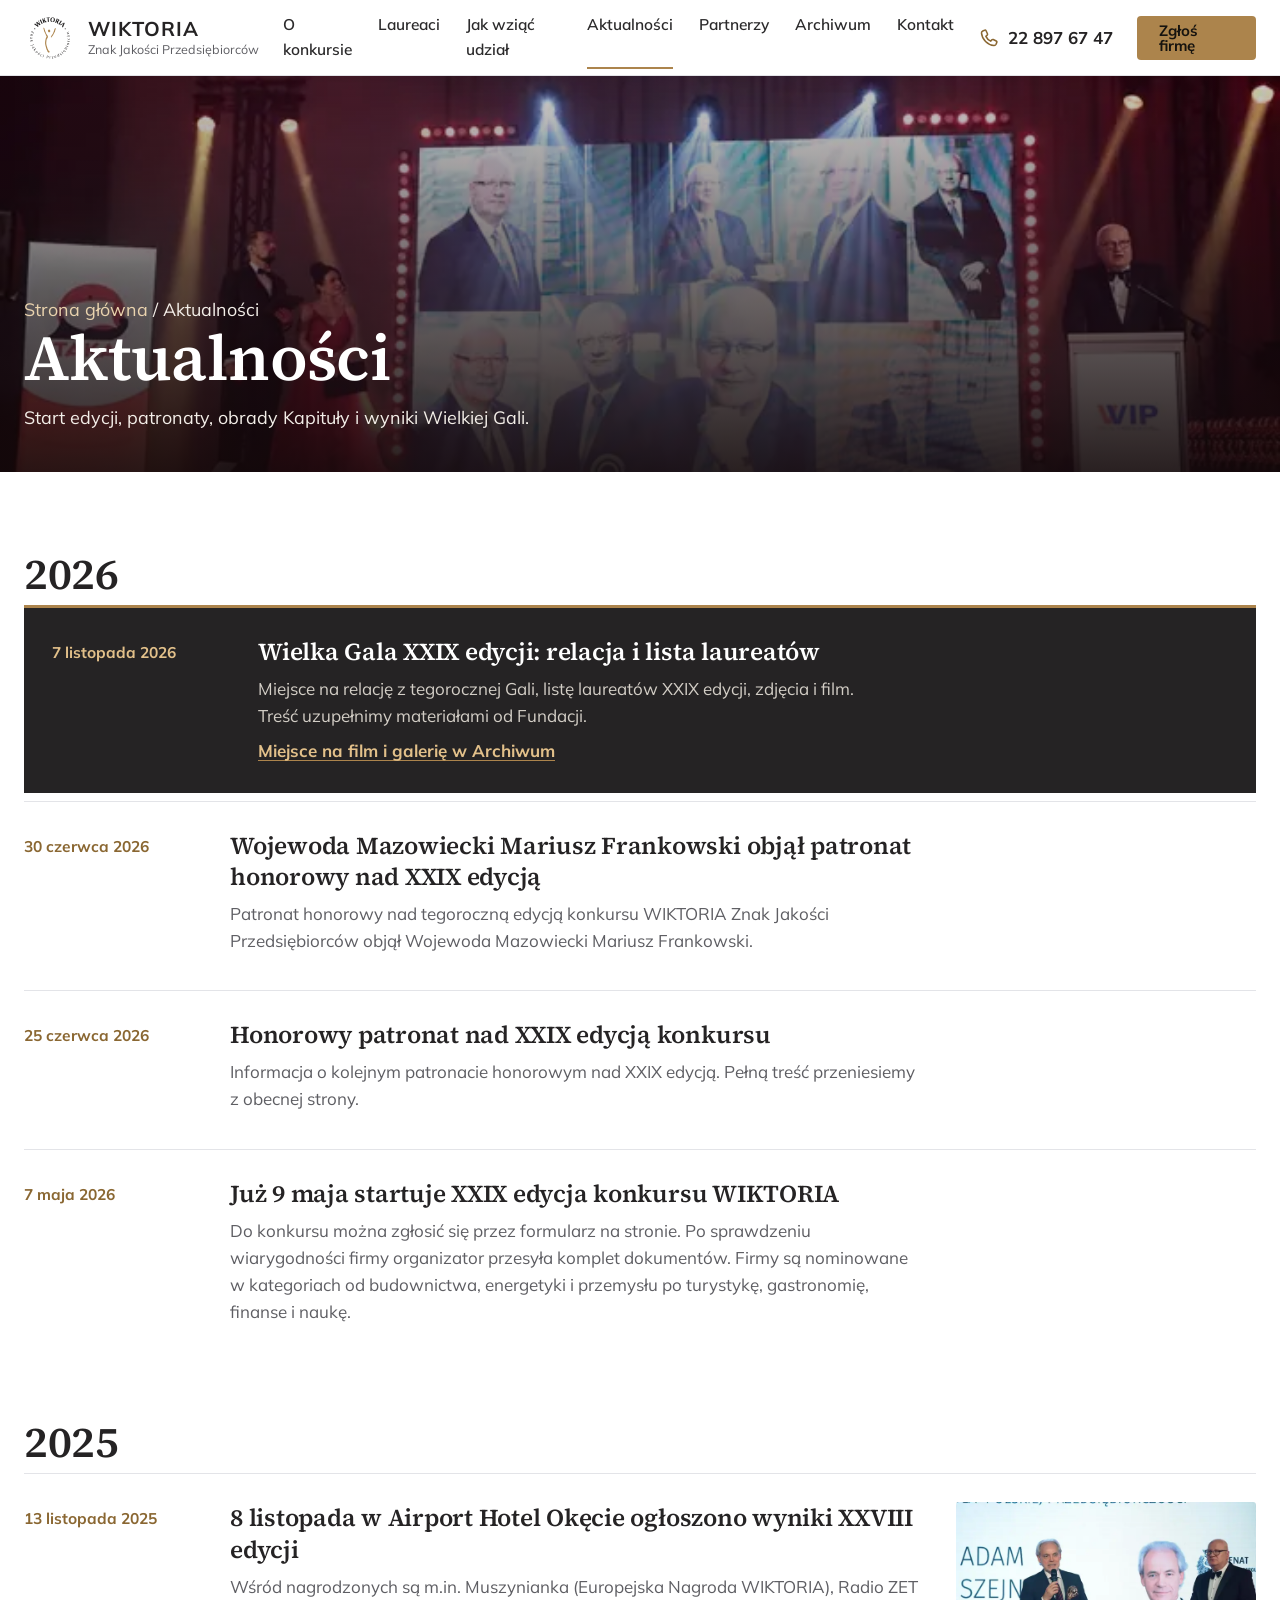
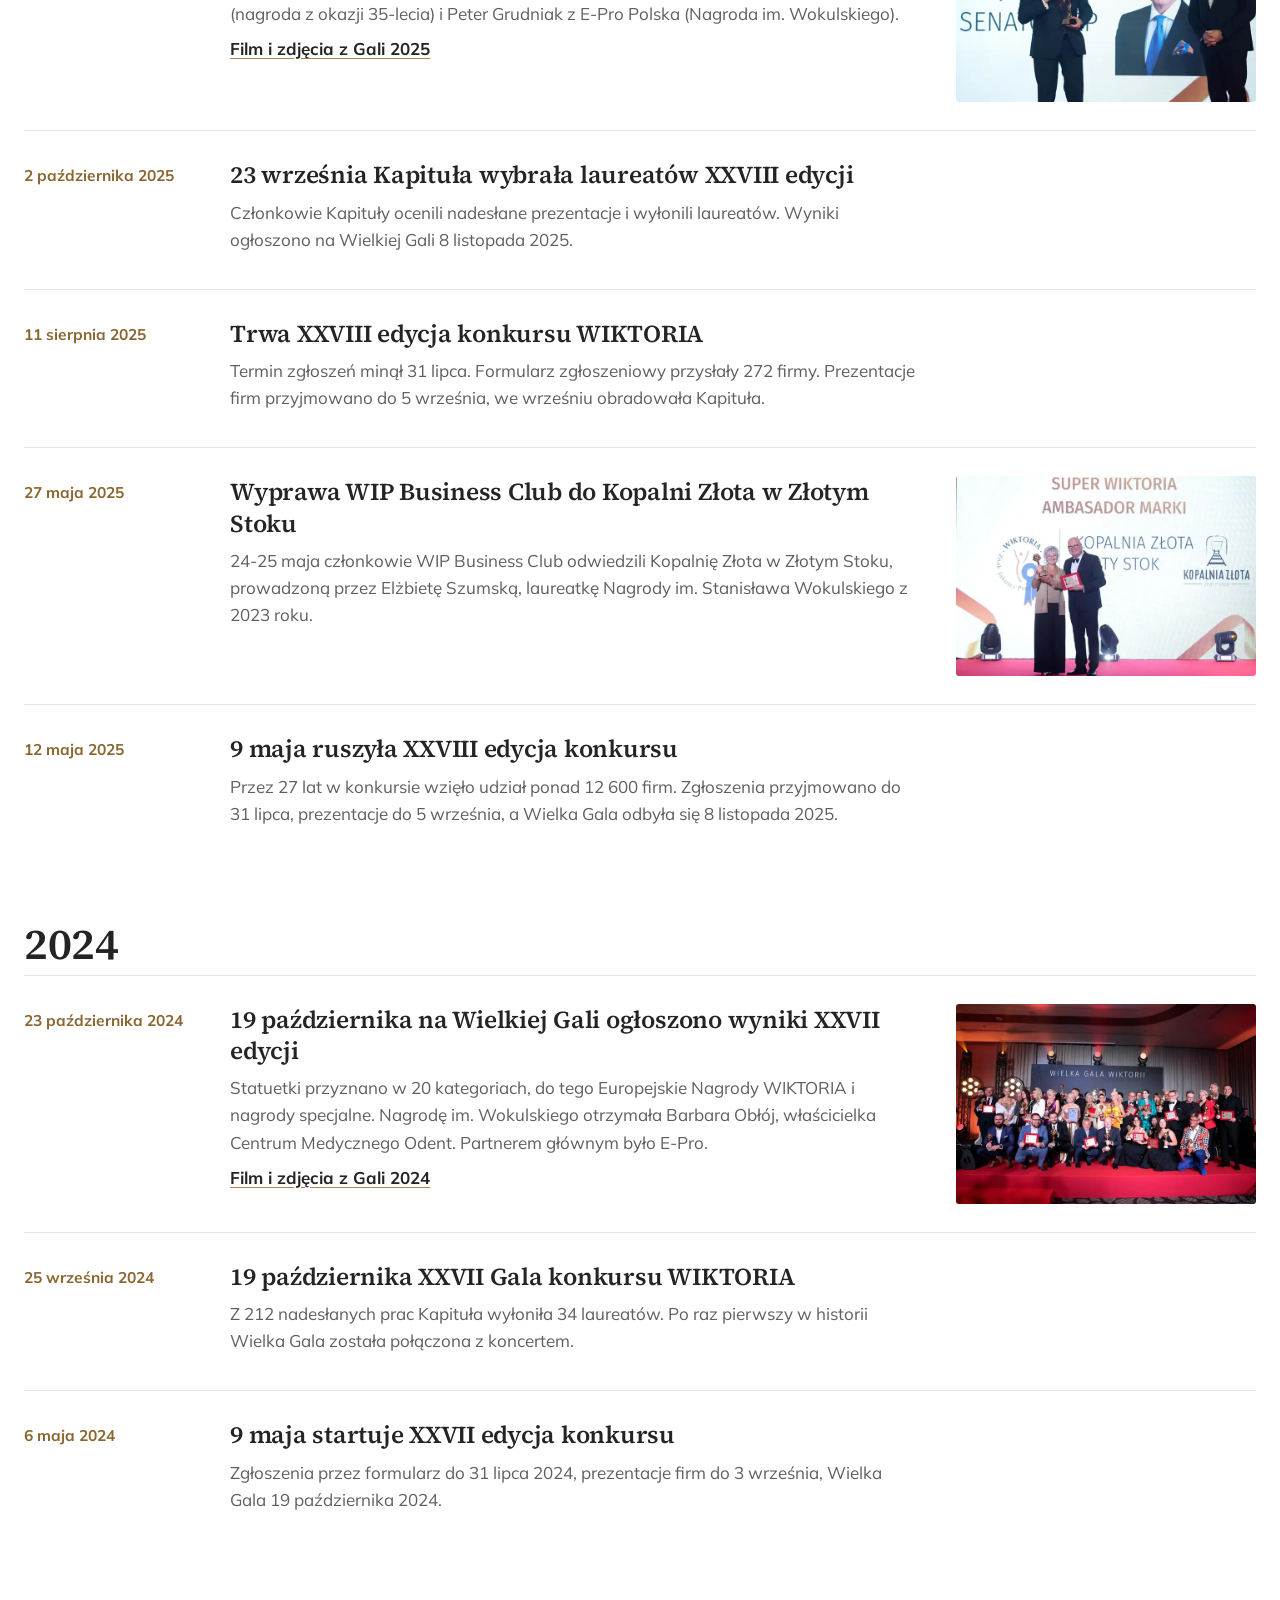
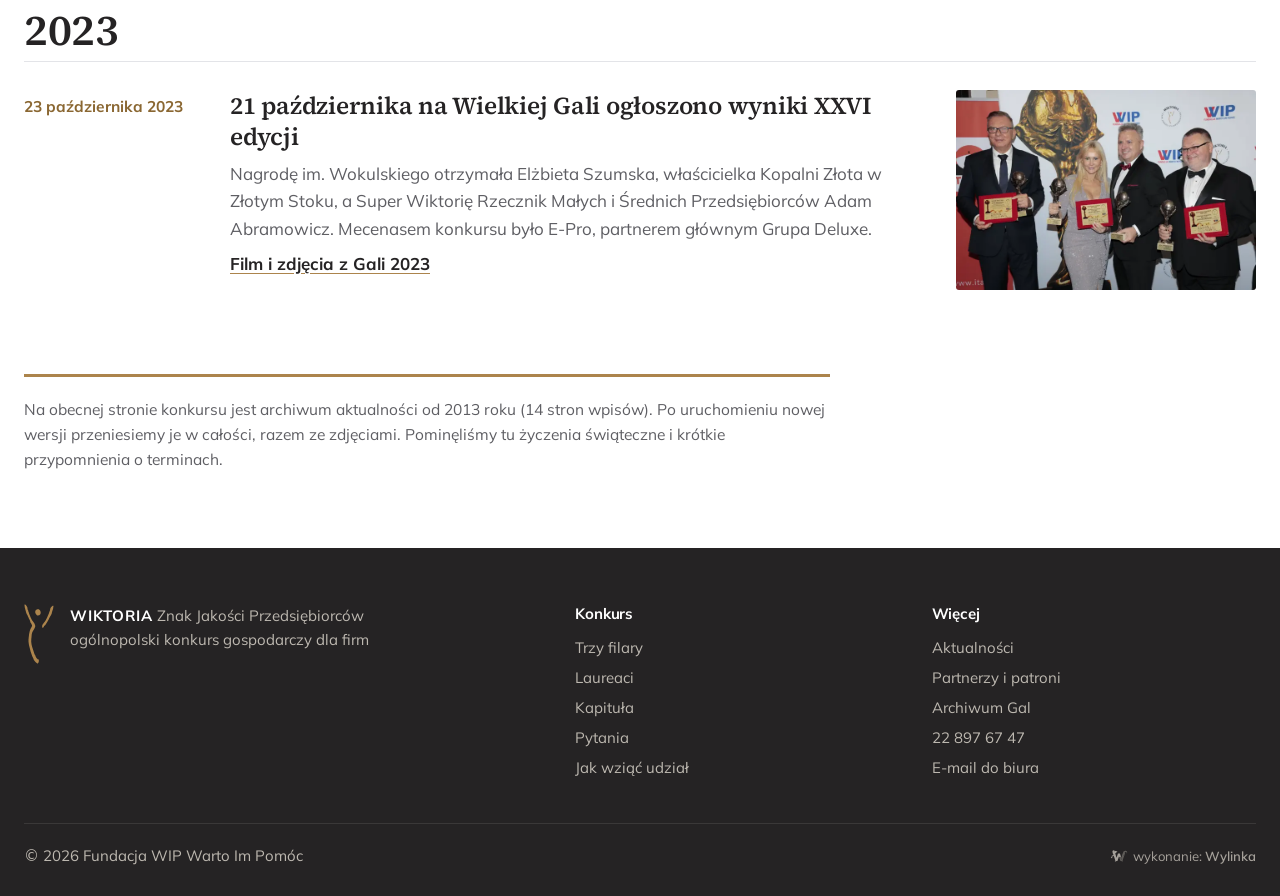
==== aktualnosci/index.html @ e2e096c5 "Aktualności, Partnerzy i patroni, Archiwum Gal z galeriami i filmami, lightbox, lokalne czcionki" ====
<!doctype html>
<html lang="pl">
<head>
<meta charset="utf-8">
<meta name="viewport" content="width=device-width,initial-scale=1,viewport-fit=cover">
<meta name="robots" content="noindex,nofollow">
<title>Aktualności konkursu WIKTORIA - Znak Jakości Przedsiębiorców</title>
<meta name="description" content="Aktualności konkursu gospodarczego WIKTORIA: start kolejnych edycji, patronaty honorowe, posiedzenia Kapituły i wyniki Wielkiej Gali.">
<meta name="theme-color" content="#ffffff">
<link rel="icon" href="../img/logo.svg" type="image/svg+xml">
<link rel="preload" href="../fonts/mulish.woff2" as="font" type="font/woff2" crossorigin>
<link rel="preload" href="../fonts/sourceserif4.woff2" as="font" type="font/woff2" crossorigin>
<link rel="preload" as="image" href="../img/archiwum/2025-02-m.webp" media="(max-width:760px)">
<link rel="preload" as="image" href="../img/archiwum/2025-02.webp" media="(min-width:761px)">
<link rel="stylesheet" href="../style.css">
<style>
.wylinka-badge{display:inline-flex;align-items:center;gap:.4em;color:inherit;text-decoration:none;font-size:.875em;line-height:1;opacity:.85}
.wylinka-badge:hover,.wylinka-badge:focus-visible{opacity:1}
.wylinka-badge:focus-visible{outline:2px solid currentColor;outline-offset:3px;border-radius:2px}
.wylinka-badge svg{width:18px;height:18px;flex:none;overflow:visible}
.wylinka-badge b{font-weight:600}
.wylinka-badge .wy-old{opacity:.45;transform-origin:40px 30px;transition:transform .32s cubic-bezier(.3,.7,.4,1),opacity .32s ease-out}
.wylinka-badge .wy-pod{opacity:0;transition:opacity .2s ease-out .08s}
.wylinka-badge:hover .wy-old,.wylinka-badge:focus-visible .wy-old{transform:translate(9px,7px) rotate(9deg);opacity:0}
.wylinka-badge:hover .wy-pod,.wylinka-badge:focus-visible .wy-pod{opacity:1}
@media (prefers-reduced-motion:reduce){.wylinka-badge .wy-old,.wylinka-badge .wy-pod{transition:none}.wylinka-badge:hover .wy-old,.wylinka-badge:focus-visible .wy-old{transform:none;opacity:.45}.wylinka-badge:hover .wy-pod,.wylinka-badge:focus-visible .wy-pod{opacity:0}}
</style>
</head>
<body data-strona="aktualnosci">

<svg width="0" height="0" style="position:absolute" aria-hidden="true">
  <defs>
    <symbol id="s-glowa" viewBox="436 350 289 581"><path d="M565 400 554 406 547 414 544 423 544 432 546 439 554 452 560 458 566 461 572 462 579 458 582 458 586 456 593 449 596 442 596 437 597 436 596 425 591 413 586 407 579 402 573 400Z"/></symbol>
    <symbol id="s-reka" viewBox="436 350 289 581"><path d="M718 366 713 366 707 371 697 382 691 392 685 418 680 427 678 436 657 486 643 513 636 523 630 528 630 530 626 534 625 537 619 543 613 554 611 564 611 573 613 580 617 581 621 580 622 576 625 575 630 564 642 553 663 520 668 509 673 502 681 484 683 482 685 475 689 471 690 467 692 466 702 447 705 437 705 433 707 430 708 423 717 395 718 384 720 379 720 368Z"/></symbol>
    <symbol id="s-cialo" viewBox="436 350 289 581"><path d="M443 354 441 356 440 360 443 383 458 440 460 442 464 452 467 455 468 459 472 464 473 470 477 476 481 488 483 490 496 516 495 522 498 526 499 532 507 541 509 545 509 548 513 555 513 561 510 570 498 592 491 611 484 645 482 666 481 667 481 676 480 677 480 689 479 690 479 717 480 718 480 728 481 729 484 750 500 813 515 855 526 877 527 882 529 884 529 891 539 901 542 907 549 914 564 926 569 926 574 920 578 911 579 893 578 890 573 886 568 887 567 883 559 877 558 874 552 867 543 845 538 840 513 761 508 740 508 735 506 728 506 718 505 717 506 683 507 682 510 646 513 631 518 619 534 593 543 573 544 568 543 555 535 536 521 518 521 516 513 507 501 484 485 444 481 430 478 424 477 416 472 407 469 395 469 388 466 379 457 365 447 355Z"/></symbol>
    <symbol id="postac" viewBox="436 350 289 581"><path d="M565 400 554 406 547 414 544 423 544 432 546 439 554 452 560 458 566 461 572 462 579 458 582 458 586 456 593 449 596 442 596 437 597 436 596 425 591 413 586 407 579 402 573 400ZM718 366 713 366 707 371 697 382 691 392 685 418 680 427 678 436 657 486 643 513 636 523 630 528 630 530 626 534 625 537 619 543 613 554 611 564 611 573 613 580 617 581 621 580 622 576 625 575 630 564 642 553 663 520 668 509 673 502 681 484 683 482 685 475 689 471 690 467 692 466 702 447 705 437 705 433 707 430 708 423 717 395 718 384 720 379 720 368ZM443 354 441 356 440 360 443 383 458 440 460 442 464 452 467 455 468 459 472 464 473 470 477 476 481 488 483 490 496 516 495 522 498 526 499 532 507 541 509 545 509 548 513 555 513 561 510 570 498 592 491 611 484 645 482 666 481 667 481 676 480 677 480 689 479 690 479 717 480 718 480 728 481 729 484 750 500 813 515 855 526 877 527 882 529 884 529 891 539 901 542 907 549 914 564 926 569 926 574 920 578 911 579 893 578 890 573 886 568 887 567 883 559 877 558 874 552 867 543 845 538 840 513 761 508 740 508 735 506 728 506 718 505 717 506 683 507 682 510 646 513 631 518 619 534 593 543 573 544 568 543 555 535 536 521 518 521 516 513 507 501 484 485 444 481 430 478 424 477 416 472 407 469 395 469 388 466 379 457 365 447 355Z"/></symbol>
  </defs>
</svg>

<header class="top" id="top">
  <div class="top-in">
    <a class="marka" href="../" aria-label="WIKTORIA Znak Jakości Przedsiębiorców, strona główna">
      <img src="../img/logo.svg" alt="" width="52" height="52">
      <span><b>WIKTORIA</b><small>Znak Jakości Przedsiębiorców</small></span>
    </a>
    <nav class="menu" id="menu" aria-label="Menu główne">
      <a href="../#filary">O konkursie</a>
      <a href="../#laureaci">Laureaci</a>
      <a href="../#udzial">Jak wziąć udział</a>
      <a href="../aktualnosci/" class="akt" aria-current="page">Aktualności</a>
      <a href="../partnerzy/">Partnerzy</a>
      <a href="../archiwum/">Archiwum</a>
      <a href="../#kontakt">Kontakt</a>
      <a class="menu-tel" href="tel:+48228976747">tel. 22 897 67 47</a>
    </nav>
    <a class="top-tel" href="tel:+48228976747" aria-label="Zadzwoń: 22 897 67 47">
      <svg viewBox="0 0 24 24" aria-hidden="true"><path d="M7.2 3.5c.6-.3 1.3 0 1.6.6l1.5 3.3c.2.5.1 1.1-.3 1.5L8.6 10.2c1 2.2 2.9 4.1 5.2 5.2l1.3-1.4c.4-.4 1-.5 1.5-.3l3.3 1.5c.6.3.9 1 .6 1.6l-.8 2c-.4.9-1.3 1.5-2.3 1.4C10.6 19.7 4.3 13.4 3.8 6.6c-.1-1 .5-1.9 1.4-2.3z" fill="none" stroke="currentColor" stroke-width="1.7" stroke-linejoin="round"/></svg>
      <span>22 897 67 47</span>
    </a>
    <a class="btn btn-zloty top-cta" href="../#zglos">Zgłoś firmę</a>
    <button class="burger" id="burger" aria-label="Otwórz menu" aria-expanded="false" aria-controls="menu"><span></span><span></span></button>
  </div>
</header>

<main>
<section class="pod-hero">
  <picture><source media="(max-width:760px)" srcset="../img/archiwum/2025-02-m.webp"><img src="../img/archiwum/2025-02.webp" alt="Scena Wielkiej Gali WIKTORII z prezentacją Kapituły" width="1200" height="800" fetchpriority="high"></picture>
  <div class="wrap">
    <p class="okruszki"><a href="../">Strona główna</a> / Aktualności</p>
    <h1>Aktualności</h1>
    <p>Start edycji, patronaty, obrady Kapituły i wyniki Wielkiej Gali.</p>
  </div>
</section>
<section class="pod-sekcja"><div class="wrap">
<h2 class="rok-gl">2026</h2>
<ol class="lista-news"><li class="wpis wpis-wkrotce" id="gala-2026"><span class="news-data">7 listopada 2026</span><div><h3>Wielka Gala XXIX edycji: relacja i lista laureatów</h3><p>Miejsce na relację z tegorocznej Gali, listę laureatów XXIX edycji, zdjęcia i film. Treść uzupełnimy materiałami od Fundacji.</p><a class="wpis-link" style="color:#E2C08A" href="../archiwum/#e2026">Miejsce na film i galerię w Archiwum</a></div></li><li class="wpis" id="patronat-wojewody-2026"><span class="news-data">30 czerwca 2026</span><div><h3>Wojewoda Mazowiecki Mariusz Frankowski objął patronat honorowy nad XXIX edycją</h3><p>Patronat honorowy nad tegoroczną edycją konkursu WIKTORIA Znak Jakości Przedsiębiorców objął Wojewoda Mazowiecki Mariusz Frankowski.</p></div></li><li class="wpis" id="patronat-2026"><span class="news-data">25 czerwca 2026</span><div><h3>Honorowy patronat nad XXIX edycją konkursu</h3><p>Informacja o kolejnym patronacie honorowym nad XXIX edycją. Pełną treść przeniesiemy z obecnej strony.</p></div></li><li class="wpis" id="start-xxix"><span class="news-data">7 maja 2026</span><div><h3>Już 9 maja startuje XXIX edycja konkursu WIKTORIA</h3><p>Do konkursu można zgłosić się przez formularz na stronie. Po sprawdzeniu wiarygodności firmy organizator przesyła komplet dokumentów. Firmy są nominowane w kategoriach od budownictwa, energetyki i przemysłu po turystykę, gastronomię, finanse i naukę.</p></div></li></ol>
<h2 class="rok-gl">2025</h2>
<ol class="lista-news"><li class="wpis" id="wyniki-xxviii"><span class="news-data">13 listopada 2025</span><div><h3>8 listopada w Airport Hotel Okęcie ogłoszono wyniki XXVIII edycji</h3><p>Wśród nagrodzonych są m.in. Muszynianka (Europejska Nagroda WIKTORIA), Radio ZET (nagroda z okazji 35-lecia) i Peter Grudniak z E-Pro Polska (Nagroda im. Wokulskiego).</p><a class="wpis-link" href="../archiwum/#e2025">Film i zdjęcia z Gali 2025</a></div><div class="wpis-foto" data-lb-grupa><a class="lb-a" href="../img/archiwum/2025-03.webp" data-lb><img src="../img/archiwum/2025-03-m.webp" alt="Adam Szejnfeld, Senator RP, ze statuetką Super Wiktorii" width="720" height="480" loading="lazy"></a></div></li><li class="wpis" id="kapitula-xxviii"><span class="news-data">2 października 2025</span><div><h3>23 września Kapituła wybrała laureatów XXVIII edycji</h3><p>Członkowie Kapituły ocenili nadesłane prezentacje i wyłonili laureatów. Wyniki ogłoszono na Wielkiej Gali 8 listopada 2025.</p></div></li><li class="wpis" id="trwa-xxviii"><span class="news-data">11 sierpnia 2025</span><div><h3>Trwa XXVIII edycja konkursu WIKTORIA</h3><p>Termin zgłoszeń minął 31 lipca. Formularz zgłoszeniowy przysłały 272 firmy. Prezentacje firm przyjmowano do 5 września, we wrześniu obradowała Kapituła.</p></div></li><li class="wpis" id="kopalnia-zlota"><span class="news-data">27 maja 2025</span><div><h3>Wyprawa WIP Business Club do Kopalni Złota w Złotym Stoku</h3><p>24-25 maja członkowie WIP Business Club odwiedzili Kopalnię Złota w Złotym Stoku, prowadzoną przez Elżbietę Szumską, laureatkę Nagrody im. Stanisława Wokulskiego z 2023 roku.</p></div><div class="wpis-foto" data-lb-grupa><a class="lb-a" href="../img/archiwum/2024-03.webp" data-lb><img src="../img/archiwum/2024-03-m.webp" alt="Super Wiktoria i tytuł Ambasadora Marki dla Kopalni Złota w Złotym Stoku" width="720" height="480" loading="lazy"></a></div></li><li class="wpis" id="start-xxviii"><span class="news-data">12 maja 2025</span><div><h3>9 maja ruszyła XXVIII edycja konkursu</h3><p>Przez 27 lat w konkursie wzięło udział ponad 12 600 firm. Zgłoszenia przyjmowano do 31 lipca, prezentacje do 5 września, a Wielka Gala odbyła się 8 listopada 2025.</p></div></li></ol>
<h2 class="rok-gl">2024</h2>
<ol class="lista-news"><li class="wpis" id="wyniki-xxvii"><span class="news-data">23 października 2024</span><div><h3>19 października na Wielkiej Gali ogłoszono wyniki XXVII edycji</h3><p>Statuetki przyznano w 20 kategoriach, do tego Europejskie Nagrody WIKTORIA i nagrody specjalne. Nagrodę im. Wokulskiego otrzymała Barbara Obłój, właścicielka Centrum Medycznego Odent. Partnerem głównym było E-Pro.</p><a class="wpis-link" href="../archiwum/#e2024">Film i zdjęcia z Gali 2024</a></div><div class="wpis-foto" data-lb-grupa><a class="lb-a" href="../img/archiwum/2024-06.webp" data-lb><img src="../img/archiwum/2024-06-m.webp" alt="Wspólne zdjęcie laureatów Wielkiej Gali WIKTORII 2024" width="720" height="480" loading="lazy"></a></div></li><li class="wpis" id="gala-xxvii"><span class="news-data">25 września 2024</span><div><h3>19 października XXVII Gala konkursu WIKTORIA</h3><p>Z 212 nadesłanych prac Kapituła wyłoniła 34 laureatów. Po raz pierwszy w historii Wielka Gala została połączona z koncertem.</p></div></li><li class="wpis" id="start-xxvii"><span class="news-data">6 maja 2024</span><div><h3>9 maja startuje XXVII edycja konkursu</h3><p>Zgłoszenia przez formularz do 31 lipca 2024, prezentacje firm do 3 września, Wielka Gala 19 października 2024.</p></div></li></ol>
<h2 class="rok-gl">2023</h2>
<ol class="lista-news"><li class="wpis" id="wyniki-xxvi"><span class="news-data">23 października 2023</span><div><h3>21 października na Wielkiej Gali ogłoszono wyniki XXVI edycji</h3><p>Nagrodę im. Wokulskiego otrzymała Elżbieta Szumska, właścicielka Kopalni Złota w Złotym Stoku, a Super Wiktorię Rzecznik Małych i Średnich Przedsiębiorców Adam Abramowicz. Mecenasem konkursu było E-Pro, partnerem głównym Grupa Deluxe.</p><a class="wpis-link" href="../archiwum/#e2023">Film i zdjęcia z Gali 2023</a></div><div class="wpis-foto" data-lb-grupa><a class="lb-a" href="../img/archiwum/2023-05.webp" data-lb><img src="../img/archiwum/2023-05-m.webp" alt="Laureaci XXVI edycji ze statuetkami i dyplomami" width="720" height="480" loading="lazy"></a></div></li></ol>
<p class="uwaga-arch">Na obecnej stronie konkursu jest archiwum aktualności od 2013 roku (14 stron wpisów). Po uruchomieniu nowej wersji przeniesiemy je w całości, razem ze zdjęciami. Pominęliśmy tu życzenia świąteczne i krótkie przypomnienia o terminach.</p>
</div></section>
</main>

<footer class="stopka">
  <div class="wrap stopka-in">
    <div class="st-marka">
      <svg class="st-postac" aria-hidden="true"><use href="#postac"/></svg>
      <p><b>WIKTORIA</b> Znak Jakości Przedsiębiorców<br>ogólnopolski konkurs gospodarczy dla firm</p>
    </div>
    <div>
      <h4>Konkurs</h4>
      <a href="../#filary">Trzy filary</a><a href="../#laureaci">Laureaci</a><a href="../#kapitula">Kapituła</a><a href="../#pytania">Pytania</a><a href="../#udzial">Jak wziąć udział</a>
    </div>
    <div>
      <h4>Więcej</h4>
      <a href="../aktualnosci/">Aktualności</a><a href="../partnerzy/">Partnerzy i patroni</a><a href="../archiwum/">Archiwum Gal</a><a href="tel:+48228976747">22 897 67 47</a><a href="mailto:biuro_promocji@nagrodawiktoria.pl">E-mail do biura</a>
    </div>
  </div>
  <div class="wrap stopka-dol">
    <span>&copy; 2026 Fundacja WIP Warto Im Pomóc</span>
    <a class="wylinka-badge" href="https://wylinka.pl/?utm_source=nagrodawiktoria.pl&amp;utm_medium=stopka&amp;utm_campaign=wykonanie" rel="noopener" title="Strona wykonana przez Wylinka"><svg viewBox="0 0 64 64" aria-hidden="true" focusable="false" fill="currentColor"><path d="M9.8 22.8l-1.2-7.9 2.2-3.7 15.5 4.6-.5 1.5-7.2 5.5 4.7 15.6 5-15.6 7 0 4.1 12.7-4.2-.9-2.6 1.8-.8-2.2-5.3 15.6-4.3 0 .4 .2-2.1 2.8-1.3-1.1 1.1-1.4-3.1 .2-.1-1.7 2.2-.1-5.7-16.5-4.8 .6-.8 3.1 0 .5-.3 .5 .8 2.2-1.6 .5-.4-1.3-.8 1.6-1.5-.8 .8-1.6-1.4 .6-.6-1.6 2.3-.8 .2-.4 1.3-4.8 5.9-.8-2.4-6.9zM15.2 13.7l-.1-.4-.4 .8-.1 .8 .1 1 .1 .4 .3 .7 .3-.9 .1-.7 0-.8z"/><path class="wy-pod" d="M37.1 49.8l-4.5-13.3 2.6-1.8 4.2 .9 .9 2.8 3-9.7 0-.5 .1-.8 3.2-8.4 .5-1 .6-1 .9-1.1 1.3-1 1.1-.7 1.4-.5 1.4-.3 .7 0 .9 0 1.2 .3 1.4 .6 .8 .5 .7 .7 .6 .7 .5 .9 .3 .9 .1 .9 0 .8-.2 .9-.5 .9-.5 .6-.7 .5-.7 .3-.1-.1 0-.1 .5-.5 .3-.7 .2-.5 0-.6-.1-.6-.3-.7-.4-.5-.4-.4-.5-.3-.6-.3-.7 0-.7 .1-.6 .1-.5 .4-.5 .5-.3 .5-.2 .7-.1 1.5-1.4 5.1-.8 3.3-.3 .7-.5 .7-6 17.5 1.9 .1-.1 1.7-3.1-.2 1.1 1.4-1.3 1.1-2.1-2.8 .4-.2z"/><path class="wy-old" d="M40.8 50l.4-.2-4.1 0-4.2-12.5 2.5-1.7 4.3 .9 .6 1.9 .6-1.6 0-.3 2.4-7.8 0-.5 .1-.8 3.2-8.4 .4-.8 .6-.9 .9-1.2 .9-.9 1.3-.8 1.4-.6 1.2-.3 1.4-.1 1.3 .1 .6 .2 .8 .3 1.1 .6 .9 .7 .7 .9 .5 .9 .3 .9 .1 1.1-.1 .9-.3 .9-.4 .7-.6 .7-.6 .4-.6 .2-.1-.1 0-.1 .5-.5 .3-.7 .2-.5 0-.5-.1-.6-.2-.6-.3-.5-.4-.5-.5-.3-.6-.3-.7-.1-.6 0-.6 .1-.6 .3-.6 .5-.3 .4-.2 .5-.1 .5-.1 1.5-1.4 5.1-.8 3.3-.3 .7-.5 .7-6 17.5 1.9 .1-.1 1.7-3.1-.2 1.1 1.4-1.3 1.1zM49.6 17.1l.6 1.7-1.5 1.9 .4 .4 1.8-2.1-.7-2.1zM48.1 28.3l.5 1.8-1.7 1.8 .4 .4 1.9-2-.6-2.2zM37.9 41.7l1.7-1.5-.4-.4-1.7 1.4zM42.6 38.7l-1.5 2.8 1.1 2-1.3 2.6 .5 .2 1.5-2.8-1.1-2 1.4-2.5z"/></svg><span>wykonanie: <b>Wylinka</b></span></a>
  </div>
</footer>

<div class="mob" id="mob">
  <a href="tel:+48228976747" class="mob-tel">Zadzwoń</a>
  <a href="../#zglos" class="mob-cta">Zgłoś firmę</a>
</div>

<script src="../app.js" defer></script>
</body>
</html>
---- style.css ----
@font-face{font-family:"Mulish";src:url("fonts/mulish.woff2") format("woff2");font-weight:400 700;font-style:normal;font-display:swap}
@font-face{font-family:"Source Serif 4";src:url("fonts/sourceserif4.woff2") format("woff2");font-weight:500 600;font-style:normal;font-display:swap}
:root{
  --zloto:#AC844C;
  --zloto-ciem:#8A6732;
  --czern:#252324;
  --noc:#1C1B1B;
  --tekst:#2B2A2B;
  --szary:#5E5E63;
  --tlo2:#F3F4F6;
  --linia:#E3E4E8;
  --top:76px;
  --serif:"Source Serif 4",Georgia,serif;
  --sans:"Mulish",system-ui,-apple-system,"Segoe UI",sans-serif;
}
*,*::before,*::after{box-sizing:border-box}
html{scroll-behavior:smooth;scroll-padding-top:var(--top);-webkit-text-size-adjust:100%}
body{margin:0;background:#fff;color:var(--tekst);font:17px/1.6 var(--sans);overflow-x:hidden}
img{max-width:100%;height:auto;display:block}
a{color:inherit}
h1,h2,h3,h4{font-family:var(--serif);font-weight:600;color:var(--czern);line-height:1.15;margin:0 0 .5em;letter-spacing:-.01em}
h2{font-size:clamp(30px,3.4vw,46px)}
h3{font-size:22px}
p{margin:0 0 1em}
.wrap{width:min(1240px,100% - 48px);margin:0 auto}
section{padding:clamp(64px,8vw,112px) 0}

/* przyciski */
.btn{display:inline-flex;align-items:center;justify-content:center;min-height:50px;padding:0 26px;border-radius:4px;font:700 16px/1 var(--sans);text-decoration:none;cursor:pointer;border:2px solid transparent;transition:background .2s,color .2s,border-color .2s}
.btn-zloty{background:var(--zloto);color:#16130F}
.btn-zloty:hover{background:#C29A5C}
.btn-obrys{border-color:var(--czern);color:var(--czern);background:transparent}
.btn-obrys:hover{background:var(--czern);color:#fff}
.btn-duzy{min-height:58px;padding:0 34px;font-size:17px}

/* naglowek */
.top{position:sticky;top:0;z-index:50;background:#fff;border-bottom:1px solid var(--linia);height:var(--top)}
.top-in{height:100%;width:min(1400px,100% - 48px);margin:0 auto;display:flex;align-items:center;gap:24px}
.marka{display:flex;align-items:center;gap:12px;text-decoration:none;flex:none}
.marka img{width:52px;height:52px}
.marka span{display:flex;flex-direction:column;line-height:1.1}
.marka b{font:700 20px/1 var(--sans);letter-spacing:.06em;color:var(--czern)}
.marka small{font-size:12.5px;color:var(--szary);margin-top:4px}
.menu{display:flex;gap:26px;margin-left:auto}
.menu a{text-decoration:none;font-weight:600;font-size:15.5px;color:var(--tekst);padding:6px 0;border-bottom:2px solid transparent}
.menu a:hover{color:var(--zloto-ciem)}
.menu a.akt{border-bottom-color:var(--zloto)}
.menu .menu-tel{display:none}
.top-tel{flex:none;display:flex;align-items:center;gap:8px;text-decoration:none;font-weight:700;color:var(--czern);white-space:nowrap}
.top-tel svg{width:22px;height:22px;color:var(--zloto-ciem)}
.top-cta{min-height:44px;padding:0 20px;font-size:15px}
.burger{display:none}

/* hero */
.hero{position:relative;min-height:calc(100svh - var(--top));display:flex;align-items:center;padding:0;color:#fff;overflow:hidden;background:#2a0d10}
.hero-foto{position:absolute;inset:0}
.hero-foto img{width:100%;height:100%;object-fit:cover;object-position:60% 50%}
.hero::after{content:"";position:absolute;inset:0;background:linear-gradient(90deg,rgba(18,8,9,.86) 0%,rgba(18,8,9,.62) 38%,rgba(18,8,9,.08) 72%),linear-gradient(0deg,rgba(18,8,9,.45),rgba(18,8,9,0) 40%)}
.hero-in{position:relative;z-index:1;width:min(1240px,100% - 48px);margin:0 auto;padding:56px 0}
.hero-info{font-weight:600;font-size:17px;color:#E9D3AE;margin-bottom:18px}
.hero h1{color:#fff;font-size:clamp(46px,5.4vw,84px);max-width:16ch;margin-bottom:24px;line-height:1.04}
.hero .lead{font-size:clamp(18px,1.4vw,21px);max-width:34em;color:#F3EEE8;margin-bottom:34px;line-height:1.55}

/* o konkursie */
.konkurs-in{display:grid;grid-template-columns:minmax(0,1.35fr) minmax(0,1fr);gap:clamp(40px,7vw,120px);align-items:center}
.konkurs h2{max-width:14ch}
.duzy{font-size:20px;color:var(--czern)}
.konkurs-tekst p:not(.duzy){color:var(--szary)}

/* edycja */
.edycja{background:var(--tlo2)}
.sekcja-gl{max-width:720px;margin-bottom:44px}
.sekcja-gl p{color:var(--szary);font-size:18px}
.os{list-style:none;margin:0;padding:0;display:grid;grid-template-columns:repeat(4,minmax(0,1fr));gap:24px}
.os li{display:flex;flex-direction:column;gap:6px}
.os time{font:600 clamp(26px,2.4vw,34px)/1.1 var(--serif);color:var(--czern)}
.os span{color:var(--szary)}
.os .gala time{color:var(--zloto-ciem)}
.os-linia{display:block;width:100%;height:60px;margin-top:18px}

/* udzial */
.udzial-in{display:grid;grid-template-columns:minmax(0,1.1fr) minmax(0,1fr);gap:clamp(40px,6vw,100px);align-items:start}
.udzial p{color:var(--szary)}
.udzial .mocno{color:var(--czern);font-weight:700}
.przyciski{display:flex;flex-wrap:wrap;gap:14px;margin-top:28px}
.pakiet{border-top:3px solid var(--zloto);padding-top:28px}
.lista-postac{list-style:none;margin:0;padding:0}
.lista-postac li{position:relative;padding:14px 0 14px 34px;border-bottom:1px solid var(--linia)}
.lista-postac li::before{content:"";position:absolute;left:4px;top:17px;width:12px;height:24px;background:var(--zloto);-webkit-mask:url("img/figura.svg") center/contain no-repeat;mask:url("img/figura.svg") center/contain no-repeat}

/* laureaci (ciemna) */
.laureaci{background:var(--noc);color:#D9D5CF}
.laureaci h2,.laureaci h3{color:#fff}
.laureaci .sekcja-gl p{color:#BDB7AE}
.karuzela{position:relative}
.tor{display:flex;gap:20px;overflow-x:auto;scroll-snap-type:x mandatory;scrollbar-width:none;padding:0 max(24px,calc((100% - 1240px)/2));scroll-padding:0 max(24px,calc((100% - 1240px)/2));cursor:grab;outline:none}
.tor::-webkit-scrollbar{display:none}
.tor.ciag{cursor:grabbing;scroll-snap-type:none}
.karta{flex:0 0 min(460px,82vw);margin:0;scroll-snap-align:start}
.karta img{width:100%;aspect-ratio:3/2;object-fit:cover;border-radius:3px;user-select:none;-webkit-user-drag:none;pointer-events:none}
.karta figcaption{padding:16px 2px 0;display:flex;flex-direction:column;gap:4px}
.karta b{font:600 21px/1.25 var(--serif);color:#fff}
.karta span{color:#C9A46C;font-size:15.5px}
.kar-nav{width:min(1240px,100% - 48px);margin:22px auto 0;display:flex;align-items:center;gap:16px}
.kar-nav button{width:46px;height:46px;border-radius:50%;border:1.5px solid currentColor;background:transparent;color:inherit;font-size:18px;cursor:pointer}
.kar-nav button:hover{border-color:var(--zloto);color:var(--zloto)}
.kar-licz{font-weight:700;min-width:48px;text-align:center}
.lista-laur{margin-top:56px;border-top:1px solid #3A3838}
.lista-laur summary{cursor:pointer;list-style:none;padding:22px 0;font:600 20px/1.3 var(--serif);color:#fff;display:flex;justify-content:space-between;gap:16px}
.lista-laur summary::-webkit-details-marker{display:none}
.lista-laur summary::after{content:"+";color:var(--zloto);font:400 28px/1 var(--sans)}
.lista-laur[open] summary::after{content:"−"}
.kategorie{margin-top:8px;display:grid;grid-template-columns:repeat(3,minmax(0,1fr));gap:36px 48px;padding-bottom:8px}
.kategorie h3{font-size:19px;color:#E2C08A;margin-bottom:10px}
.kategorie p{font-size:15.5px;line-height:1.75;color:#CFCAC2;margin:0}

/* kapitula */
.osoby{list-style:none;margin:0;padding:0;display:grid;grid-template-columns:repeat(3,minmax(0,1fr));gap:0 48px}
.osoby li{padding:20px 0;border-top:1px solid var(--linia);display:flex;flex-direction:column;gap:4px}
.osoby b{font:600 21px/1.25 var(--serif);color:var(--czern)}
.osoby span{color:var(--szary);font-size:15.5px}
.cytat{margin:64px 0 0;padding:40px 0 0;border-top:3px solid var(--zloto);max-width:900px}
.cytat p{font:500 clamp(24px,2.4vw,32px)/1.35 var(--serif);color:var(--czern)}
.cytat footer{color:var(--szary);font-size:15.5px}

/* galeria */
.galeria{background:var(--tlo2)}
.foto{flex:0 0 min(620px,86vw);margin:0;scroll-snap-align:start}
.foto img{width:100%;aspect-ratio:3/2;object-fit:cover;border-radius:3px;pointer-events:none;user-select:none}

/* ambasadorzy */
.amb-in{display:grid;grid-template-columns:minmax(0,1.2fr) minmax(0,1fr);gap:clamp(40px,6vw,100px)}
.ambasadorzy p{color:var(--szary)}
.partnerzy{display:flex;flex-wrap:wrap;gap:10px 0;font-weight:700;color:var(--czern)!important;font-size:18px}
.partnerzy{gap:10px 22px}
.partnerzy span{font-weight:600;color:var(--szary)}
.partnerzy b{flex-basis:100%}

/* zgloszenie */
.zglos{background:var(--tlo2)}
.zglos-in{display:grid;grid-template-columns:minmax(0,.9fr) minmax(0,1.1fr);gap:clamp(40px,6vw,100px);align-items:start}
.zglos-postac{width:46px;height:92px;fill:var(--zloto);margin-bottom:18px}
.zglos-opis p{color:var(--szary);font-size:18px}
.zglos-opis .male{font-size:14.5px}
.form{display:grid;grid-template-columns:repeat(2,minmax(0,1fr));gap:16px 18px;background:#fff;padding:clamp(22px,3vw,36px);border-radius:4px;border:1px solid var(--linia)}
.form label{display:flex;flex-direction:column;gap:6px;font-weight:600;font-size:15px;color:var(--czern);min-width:0}
.form input,.form textarea{font:16px var(--sans);padding:12px 14px;border:1.5px solid #C9CBD1;border-radius:3px;background:#fff;color:var(--tekst);width:100%}
.form input:focus,.form textarea:focus{outline:none;border-color:var(--zloto)}
.form .szer{grid-column:1/-1}
.form .zgoda{flex-direction:row;align-items:flex-start;gap:10px;font-weight:400;color:var(--szary)}
.form .zgoda input{width:20px;height:20px;flex:none;margin-top:2px;accent-color:var(--zloto)}
.form-ok{background:#F1EADF;padding:12px 14px;border-radius:3px;margin:0;color:var(--czern)}

/* kontakt */
.kontakt-in{display:grid;grid-template-columns:minmax(0,1fr) minmax(0,1.3fr);gap:clamp(40px,6vw,100px);align-items:stretch}
.adres b{display:block;font-size:14px;color:var(--szary);font-weight:700;margin-bottom:6px}
.adres{font-size:19px;color:var(--czern)}
.kanaly{display:flex;flex-direction:column;gap:6px}
.kanaly a{font-weight:700;font-size:19px;color:var(--czern);text-decoration:none;border-bottom:2px solid var(--zloto);align-self:flex-start;word-break:break-all}
.kontakt p{color:var(--szary)}
.mapa{min-height:380px;border-radius:4px;overflow:hidden;border:1px solid var(--linia)}
.mapa iframe{width:100%;height:100%;min-height:380px;border:0;display:block}

/* stopka */
.stopka{background:var(--czern);color:#BDB8B0;padding:56px 0 28px;font-size:15px}
.stopka-in{display:grid;grid-template-columns:minmax(0,1.6fr) repeat(2,minmax(0,1fr));gap:32px}
.st-marka{display:flex;gap:16px;align-items:flex-start}
.st-postac{width:30px;height:60px;fill:var(--zloto);flex:none}
.st-marka b{color:#fff;letter-spacing:.06em}
.stopka h4{font:700 15px var(--sans);color:#fff;margin:0 0 10px}
.stopka-in a{display:block;text-decoration:none;padding:3px 0}
.stopka-in a:hover{color:#E2C08A}
.stopka-dol{display:flex;justify-content:space-between;flex-wrap:wrap;gap:12px;margin-top:40px;padding-top:20px;border-top:1px solid #3A3838}


/* trzy filary */
.filary-in{display:grid;grid-template-columns:minmax(0,.8fr) minmax(0,1.2fr);gap:clamp(40px,7vw,120px);align-items:start}
.filary-znak{position:sticky;top:calc(var(--top) + 40px);display:flex;justify-content:center;padding:20px 0}
.duza-postac{height:min(520px,calc(100vh - var(--top) - 140px));width:auto;aspect-ratio:289/581;overflow:visible}
.duza-postac use,.mala-postac use{fill:#DCD8D1;transition:fill .45s ease}
.duza-postac[data-akt="1"] .p1,.duza-postac[data-akt="2"] .p2,.duza-postac[data-akt="3"] .p3,.mala-postac use.on{fill:var(--zloto)}
.filary h2{max-width:16ch}
.filar{position:relative;padding:30px 0 30px 0;border-top:1px solid var(--linia);transition:opacity .4s}
.filar h3{font-size:clamp(24px,2.2vw,30px);margin-bottom:8px}
.filar p{color:var(--szary);margin:0;max-width:36em}
.mala-postac{display:none;position:absolute;left:0;top:28px;width:28px;height:56px}
.filary-liczby{border-top:1px solid var(--linia);padding-top:26px;color:var(--szary)}
.filary-liczby a{color:var(--czern);font-weight:700;text-decoration-color:var(--zloto);text-underline-offset:3px}

/* droga do 30-lecia */
.droga{background:var(--tlo2);overflow:hidden}
.droga-gl{display:grid;grid-template-columns:auto minmax(0,1fr);gap:clamp(24px,4vw,64px);align-items:center;margin-bottom:44px}
.droga-gl .droga-xxx{font:600 clamp(110px,15vw,230px)/.8 var(--serif);color:var(--zloto);margin:0;letter-spacing:-.04em}
.droga-gl p{color:var(--szary);font-size:18px;max-width:40em;margin:0}
.tor-lata{list-style:none;margin:0}
.rok{flex:0 0 min(300px,74vw);scroll-snap-align:start;background:#fff;border-top:3px solid var(--czern);padding:22px 22px 26px;display:flex;flex-direction:column;gap:4px;user-select:none}
.rok-nr{font:600 44px/1 var(--serif);color:var(--czern)}
.rok-ed{font-weight:700;color:var(--zloto-ciem);font-size:15px;margin-bottom:8px}
.rok p{margin:0;color:var(--szary);font-size:15.5px}
.rok-jub{background:var(--czern);border-top-color:var(--zloto)}
.rok-jub .rok-nr{color:#fff}.rok-jub .rok-ed{color:#E2C08A}.rok-jub p{color:#D3CEC6}
.rok-link{margin-top:auto;padding-top:14px;color:#E2C08A;font-weight:700;text-decoration:none}
.rok-link::after{content:" →"}

/* kroki */
.kroki{margin:22px 0;padding-left:22px;color:var(--szary)}
.kroki li{padding:6px 0}
.kroki b{color:var(--czern)}
.kroki li::marker{color:var(--zloto-ciem);font-weight:700}

/* pytania */
.pytania-in{display:grid;grid-template-columns:minmax(0,.8fr) minmax(0,1.2fr);gap:clamp(40px,6vw,100px);align-items:start}
.pytania p{color:var(--szary)}
.pytania a{color:var(--czern);font-weight:700}
.faq details{border-top:1px solid var(--linia)}
.faq details:last-child{border-bottom:1px solid var(--linia)}
.faq summary{cursor:pointer;list-style:none;padding:20px 40px 20px 0;position:relative;font:600 20px/1.35 var(--serif);color:var(--czern)}
.faq summary::-webkit-details-marker{display:none}
.faq summary::after{content:"+";position:absolute;right:4px;top:16px;font:400 28px/1 var(--sans);color:var(--zloto)}
.faq details[open] summary::after{content:"−"}
.faq details p{margin:0 0 20px;max-width:40em}
.partnerzy-l{font-size:15.5px}
.kapitula{background:var(--tlo2)}
.galeria{background:#fff}

@media (max-width:1060px){
  .filary-in,.pytania-in{grid-template-columns:minmax(0,1fr)}
  .filary-znak{display:none}
  .mala-postac{display:block}
  .filar{padding-left:48px}
}
@media (max-width:760px){
  .droga-gl{grid-template-columns:minmax(0,1fr);gap:8px}
  .droga-gl .droga-xxx{font-size:96px}
  .filar{padding:24px 0}
  .faq summary{font-size:18px}
}

.mob{display:none}

/* srednie */
@media (max-width:1240px){
  .top-tel span{display:none}
  .menu{gap:20px}
}
@media (max-width:1060px){
  :root{--top:68px}
  .menu{position:fixed;inset:var(--top) 0 auto 0;background:#fff;flex-direction:column;gap:0;padding:8px 24px 24px;border-bottom:1px solid var(--linia);box-shadow:0 18px 30px rgba(0,0,0,.08);transform:translateY(-8px);opacity:0;visibility:hidden;transition:.2s}
  .menu.otw{transform:none;opacity:1;visibility:visible}
  .menu a{padding:14px 0;border-bottom:1px solid var(--linia);font-size:18px;line-height:1.45}
  .menu a.akt{border-bottom-color:var(--linia);color:var(--zloto-ciem)}
  .menu .menu-tel{display:block;color:var(--czern);font-weight:700}
  .burger{display:flex;flex-direction:column;justify-content:center;gap:7px;width:46px;height:46px;border:0;background:transparent;cursor:pointer;padding:10px;margin-left:4px}
  .burger span{display:block;height:2px;background:var(--czern);transition:.2s}
  .burger[aria-expanded="true"] span:first-child{transform:translateY(4.5px) rotate(45deg)}
  .burger[aria-expanded="true"] span:last-child{transform:translateY(-4.5px) rotate(-45deg)}
  .top-tel{margin-left:auto}
  .konkurs-in,.udzial-in,.amb-in,.zglos-in,.kontakt-in{grid-template-columns:minmax(0,1fr)}
  .kategorie,.osoby{grid-template-columns:repeat(2,minmax(0,1fr))}
}
/* telefon */
@media (max-width:760px){
  :root{--top:64px}
  body{font-size:16.5px}
  .wrap,.top-in,.hero-in,.kar-nav{width:calc(100% - 32px)}
  .marka img{width:44px;height:44px}
  .marka b{font-size:17px}
  .marka small{font-size:11.5px}
  .top-cta{display:none}
  .top-tel{width:44px;height:44px;justify-content:center;border:1.5px solid var(--linia);border-radius:50%}
  .hero{align-items:flex-end}
  .hero-foto img{object-position:50% 20%}
  .hero::after{background:linear-gradient(0deg,rgba(18,8,9,.92) 0%,rgba(18,8,9,.78) 42%,rgba(18,8,9,.1) 72%,rgba(18,8,9,0) 100%)}
  .hero-in{padding:0 0 30px}
  .hero-info{font-size:15px;margin-bottom:10px}
  .hero h1{font-size:clamp(36px,10.6vw,46px);margin-bottom:14px;max-width:none}
  .hero .lead{font-size:16.5px;margin-bottom:24px}
  .btn-duzy{width:100%}
  .tor{padding:0 16px;scroll-padding:0 16px;gap:14px}
  .os{grid-template-columns:minmax(0,1fr);gap:0;border-left:3px solid var(--zloto);padding-left:20px}
  .os li{padding:12px 0}
  .os-linia{display:none}
  .kategorie,.osoby{grid-template-columns:minmax(0,1fr)}
  .kategorie{gap:28px}
  .form{grid-template-columns:minmax(0,1fr)}
  .stopka-in{grid-template-columns:repeat(2,minmax(0,1fr))}
  .st-marka{grid-column:1/-1}
  .stopka{padding-bottom:96px}
  .mob{display:flex;position:fixed;left:0;right:0;bottom:0;z-index:40;gap:10px;padding:10px 16px calc(10px + env(safe-area-inset-bottom));background:#fff;border-top:1px solid var(--linia);transform:translateY(110%);transition:transform .25s}
  .mob.widac{transform:none}
  .mob a{flex:1;min-height:48px;display:flex;align-items:center;justify-content:center;border-radius:4px;font-weight:700;text-decoration:none}
  .mob-tel{border:2px solid var(--czern);color:var(--czern)}
  .mob-cta{background:var(--zloto);color:#16130F}
  .kar-nav button{width:42px;height:42px}
}
@media (max-width:760px) and (max-height:700px){
  .hero h1{font-size:clamp(32px,9.4vw,40px)}
  .hero .lead{font-size:15.5px;line-height:1.5}
}
@media (min-width:761px) and (max-height:820px){
  .hero h1{font-size:clamp(44px,4.6vw,70px)}
}
@media (prefers-reduced-motion:reduce){html{scroll-behavior:auto}}

@media (min-width:1061px){.filar{opacity:.55}.filar.teraz{opacity:1}}

/* ===== uzupelnienie 14.11: aktualnosci, partnerzy, filmy, archiwum, lightbox ===== */
.tor a{-webkit-user-drag:none}
.lb-a{display:block;color:inherit;text-decoration:none;cursor:zoom-in;position:relative}
.tor.ciag .lb-a{cursor:grabbing}
.lb-a:focus-visible{outline:3px solid var(--zloto);outline-offset:3px}
.sekcja-gl-flex{display:flex;justify-content:space-between;align-items:flex-end;gap:16px 24px;flex-wrap:wrap;margin-bottom:40px}
.sekcja-gl-flex .sekcja-gl{margin-bottom:0}
.link-dalej{font-weight:700;color:var(--czern);text-decoration:none;border-bottom:2px solid var(--zloto);padding-bottom:2px;white-space:nowrap}
.link-dalej:hover{color:var(--zloto-ciem)}
.link-dalej::after{content:" →"}

/* aktualnosci - skrot */
.aktualnosci{background:var(--tlo2)}
.newsy{list-style:none;margin:0;padding:0;display:grid;grid-template-columns:repeat(4,minmax(0,1fr));gap:20px}
.news{background:#fff;border-top:3px solid var(--czern);padding:22px 22px 24px;display:flex;flex-direction:column;gap:8px}
.news .news-data{font-weight:700;font-size:14.5px;color:var(--zloto-ciem)}
.news h3{font-size:20px;line-height:1.3;margin:0}
.news h3 a{text-decoration:none}
.news h3 a:hover{color:var(--zloto-ciem)}
.news p{margin:0;color:var(--szary);font-size:15.5px}
.news-wkrotce{background:var(--czern);border-top-color:var(--zloto)}
.news-wkrotce h3{color:#fff}.news-wkrotce .news-data{color:#E2C08A}.news-wkrotce p{color:#D3CEC6}

/* filmy */
.filmy{background:var(--tlo2)}
.film{flex:0 0 min(520px,84vw);margin:0;scroll-snap-align:start;display:flex;flex-direction:column}
.film-ekran{position:relative;aspect-ratio:16/9;background:#111;border-radius:3px;overflow:hidden}
.film-ekran iframe{position:absolute;inset:0;width:100%;height:100%;border:0}
.film-play{position:absolute;inset:0;width:100%;height:100%;padding:0;border:0;background:#111;cursor:pointer;color:#fff}
.film-play img{width:100%;height:100%;object-fit:cover;opacity:.88;transition:opacity .2s;pointer-events:none;user-select:none}
.film-play:hover img,.film-play:focus-visible img{opacity:1}
.film-play:focus-visible{outline:3px solid var(--zloto);outline-offset:-3px}
.film-play .graj{position:absolute;left:50%;top:50%;width:76px;height:76px;margin:-38px 0 0 -38px;border-radius:50%;background:var(--zloto);box-shadow:0 6px 24px rgba(0,0,0,.35);transition:transform .2s}
.film-play .graj::after{content:"";position:absolute;left:31px;top:24px;border-style:solid;border-width:14px 0 14px 22px;border-color:transparent transparent transparent #16130F}
.film-play:hover .graj{transform:scale(1.06)}
.film figcaption{padding:16px 2px 0;display:flex;flex-direction:column;gap:3px}
.film figcaption b{font:600 21px/1.25 var(--serif);color:var(--czern)}
.film figcaption span{color:var(--szary);font-size:15.5px}
.film-wkrotce .film-ekran{background:var(--czern);display:flex;flex-direction:column;justify-content:flex-end;padding:24px;gap:6px}
.film-wkrotce .film-ekran svg{position:absolute;right:24px;top:22px;width:44px;height:88px;fill:var(--zloto)}
.film-wkrotce .film-ekran .wk-rok{font:600 64px/1 var(--serif);color:#fff}
.film-wkrotce .film-ekran .wk-opis{color:#D3CEC6;font-size:15.5px;max-width:26em}
.film-uwaga{margin-top:14px;font-size:14.5px;color:var(--szary)}
.film-uwaga a{color:var(--czern);font-weight:700}

/* partnerzy - pas na stronie glownej i podstrona */
.partnerzy-pas{background:var(--tlo2)}
.grupy{display:grid;grid-template-columns:minmax(0,2.1fr) minmax(0,.9fr);gap:28px 40px}
.grupa h3{font:700 15px/1.3 var(--sans);color:var(--szary);margin:0 0 12px;letter-spacing:0}
.loga{list-style:none;margin:0;padding:0;display:grid;grid-template-columns:repeat(auto-fill,minmax(150px,1fr));gap:12px}
.logo-k{background:#fff;border:1px solid var(--linia);border-radius:3px;min-height:104px;display:flex;flex-direction:column;align-items:center;justify-content:center;padding:14px 16px;gap:8px;text-align:center}
.logo-k img{max-height:56px;max-width:100%;width:auto;height:auto;object-fit:contain}
.logo-k .tekst{font:600 17px/1.25 var(--serif);color:var(--czern)}
.logo-k small{font-size:13px;color:var(--szary);line-height:1.3}
.logo-k.glowny{grid-column:span 2}
.logo-k.glowny img{max-height:72px}
.logo-k.miejsce{background:transparent;border-style:dashed;border-color:#C5C7CD}
.logo-k.miejsce .tekst{font:600 15px/1.35 var(--sans);color:var(--szary)}
.grupa-media{grid-column:1/-1}
.partnerzy-dol{margin-top:28px}
.loga-duze{grid-template-columns:repeat(auto-fill,minmax(190px,1fr))}
.loga-duze .logo-k{min-height:136px}
.loga-duze .logo-k img{max-height:64px}

/* podstrony */
.pod-hero{position:relative;min-height:clamp(300px,44svh,460px);display:flex;align-items:flex-end;padding:0;color:#fff;background:#2a0d10;overflow:hidden}
.pod-hero picture{position:absolute;inset:0}
.pod-hero picture img{width:100%;height:100%;object-fit:cover}
.pod-hero::after{content:"";position:absolute;inset:0;background:linear-gradient(0deg,rgba(18,8,9,.9) 0%,rgba(18,8,9,.6) 50%,rgba(18,8,9,.2) 100%)}
.pod-hero .wrap{position:relative;z-index:1;padding:48px 0 40px}
.pod-hero h1{color:#fff;font-size:clamp(40px,5vw,68px);margin:0 0 12px;line-height:1.05}
.pod-hero p{color:#F3EEE8;font-size:clamp(17px,1.4vw,20px);max-width:40em;margin:0}
.okruszki{font-size:14.5px;margin:0 0 14px;color:#E9D3AE}
.okruszki a{color:#E9D3AE;text-decoration:none}
.okruszki a:hover{text-decoration:underline}
.pod-sekcja{padding:clamp(48px,6vw,88px) 0}
.pod-szary{background:var(--tlo2)}
.pod-sekcja .sekcja-gl{margin-bottom:32px}

/* lista aktualnosci */
.rok-gl{margin:0 0 6px}
.lista-news{list-style:none;margin:0 0 56px;padding:0}
.lista-news:last-child{margin-bottom:0}
.wpis{display:grid;grid-template-columns:170px minmax(0,1fr) minmax(0,300px);gap:12px 36px;padding:28px 0;border-top:1px solid var(--linia);scroll-margin-top:calc(var(--top) + 20px)}
.wpis .news-data{font-weight:700;color:var(--zloto-ciem);font-size:15.5px;padding-top:4px}
.wpis h3{font-size:clamp(21px,1.9vw,25px);line-height:1.28;margin:0 0 8px}
.wpis p{margin:0 0 8px;color:var(--szary);max-width:44em}
.wpis .wpis-link{font-weight:700;color:var(--czern);text-decoration-color:var(--zloto);text-underline-offset:3px}
.wpis-foto img{width:100%;aspect-ratio:3/2;object-fit:cover;border-radius:3px}
.wpis-wkrotce{background:var(--czern);border-top:3px solid var(--zloto);padding:28px;margin-bottom:8px}
.wpis-wkrotce h3{color:#fff}.wpis-wkrotce p{color:#D3CEC6}.wpis-wkrotce .news-data{color:#E2C08A}
.uwaga-arch{color:var(--szary);font-size:15.5px;border-top:3px solid var(--zloto);padding-top:20px;max-width:52em;margin:0}

/* archiwum */
.skok{display:flex;flex-wrap:wrap;gap:8px 28px;margin:0;padding:0;list-style:none}
.skok a{font:600 22px/1.3 var(--serif);color:var(--czern);text-decoration:none;border-bottom:2px solid transparent}
.skok a:hover{border-bottom-color:var(--zloto)}
.edycja-a{scroll-margin-top:var(--top)}
.edycja-gl{display:grid;grid-template-columns:minmax(0,1fr) minmax(0,1.25fr);gap:clamp(28px,4vw,64px);align-items:start;margin-bottom:36px}
.rok-duzy{font:600 clamp(64px,8vw,112px)/.9 var(--serif);color:var(--zloto);margin:0 0 12px;letter-spacing:-.03em}
.edycja-gl h2{font-size:clamp(26px,2.6vw,36px)}
.edycja-gl p{color:var(--szary)}
.edycja-gl .film{flex:none;width:100%}
.pas{width:min(1240px,100% - 48px);margin:0 auto;overflow:hidden}
.pas .tor{padding:0;scroll-padding:0}
.fot{flex:0 0 calc((100% - 40px)/3);margin:0;scroll-snap-align:start}
.fot img{width:100%;aspect-ratio:3/2;object-fit:cover;border-radius:3px;pointer-events:none;user-select:none}
.galeria-miejsce{border:1.5px dashed #C5C7CD;border-radius:3px;padding:28px;color:var(--szary);background:#fff}
.galeria-miejsce b{display:block;color:var(--czern);font:600 20px/1.3 var(--serif);margin-bottom:6px}
.galeria-miejsce p{margin:0}
.starsze{display:flex;flex-wrap:wrap;gap:6px 18px;font:600 19px/1.4 var(--serif);color:var(--czern);margin:14px 0 0;padding:0;list-style:none}

/* lightbox */
.lb{position:fixed;inset:0;z-index:100;background:rgba(14,12,12,.95);display:flex;align-items:center;justify-content:center;opacity:0;visibility:hidden;transition:opacity .2s,visibility .2s;touch-action:pan-y}
.lb.otw{opacity:1;visibility:visible}
.lb figure{margin:0;max-width:calc(100% - 140px);display:flex;flex-direction:column;align-items:center;gap:12px}
.lb img{max-width:100%;max-height:calc(100vh - 150px);width:auto;height:auto;object-fit:contain;border-radius:2px;user-select:none}
.lb figcaption{color:#D9D5CF;font-size:15px;text-align:center;min-height:1.4em}
.lb button{position:absolute;background:rgba(14,12,12,.4);border:1.5px solid rgba(255,255,255,.55);color:#fff;width:52px;height:52px;border-radius:50%;cursor:pointer;font:400 22px/1 var(--sans);display:flex;align-items:center;justify-content:center;padding:0}
.lb button:hover,.lb button:focus-visible{border-color:var(--zloto);color:#E2C08A;outline:none}
.lb .lb-x{top:18px;right:18px;font-size:28px}
.lb .lb-p{left:22px;top:50%;margin-top:-26px}
.lb .lb-n{right:22px;top:50%;margin-top:-26px}
.lb .lb-licz{position:absolute;top:32px;left:24px;color:#BDB8B0;font-weight:700;font-size:15px}
body.lb-blok{overflow:hidden}

@media (max-width:1060px){
  .newsy{grid-template-columns:repeat(2,minmax(0,1fr))}
  .grupy{grid-template-columns:minmax(0,1fr)}
  .wpis{grid-template-columns:150px minmax(0,1fr)}
  .wpis-foto{grid-column:2}
  .edycja-gl{grid-template-columns:minmax(0,1fr)}
  .fot{flex-basis:calc((100% - 20px)/2)}
}
@media (max-width:760px){
  .newsy{grid-template-columns:minmax(0,1fr);gap:14px}
  .newsy .news:nth-child(4){display:none}
  .sekcja-gl-flex{margin-bottom:28px}
  .loga,.loga-duze{grid-template-columns:repeat(2,minmax(0,1fr));gap:10px}
  .logo-k,.loga-duze .logo-k{min-height:92px;padding:12px}
  .logo-k img,.loga-duze .logo-k img{max-height:46px}
  .logo-k.glowny img{max-height:60px}
  .wpis{grid-template-columns:minmax(0,1fr);gap:6px;padding:22px 0}
  .wpis-foto{grid-column:auto;margin-top:8px}
  .wpis-wkrotce{padding:22px 20px}
  .pas{width:calc(100% - 32px)}
  .pas .tor{gap:12px}
  .fot{flex-basis:86%}
  .pod-hero{min-height:280px}
  .pod-hero .wrap{padding:32px 0 26px}
  .pod-hero h1{font-size:clamp(36px,10vw,44px)}
  .pod-hero p{font-size:16.5px}
  .skok{gap:6px 22px}
  .skok a{font-size:20px}
  .lb figure{max-width:100%}
  .lb img{max-height:calc(100vh - 170px)}
  .lb .lb-p,.lb .lb-n{top:auto;bottom:22px;margin-top:0}
  .lb .lb-p{left:calc(50% - 66px)}.lb .lb-n{right:calc(50% - 66px)}
  .film-play .graj{width:64px;height:64px;margin:-32px 0 0 -32px}
  .film-play .graj::after{left:26px;top:20px;border-width:12px 0 12px 19px}
  .film-wkrotce .film-ekran .wk-rok{font-size:48px}
  .film-wkrotce .film-ekran{padding:18px}
  .film-wkrotce .film-ekran svg{width:34px;height:68px;right:18px;top:16px}
}
.kar-nav button:disabled{opacity:.3;cursor:default;border-color:currentColor;color:inherit}
.galeria .sekcja-gl a{color:var(--czern);font-weight:700;text-decoration-color:var(--zloto);text-underline-offset:3px}
.pas .film{flex:0 0 calc((100% - 40px)/3)}
@media (max-width:1060px){.pas .film{flex-basis:calc((100% - 20px)/2)}}
@media (max-width:760px){.pas .film{flex-basis:88%}}
.edycja-gl .rok-duzy{color:var(--zloto)}
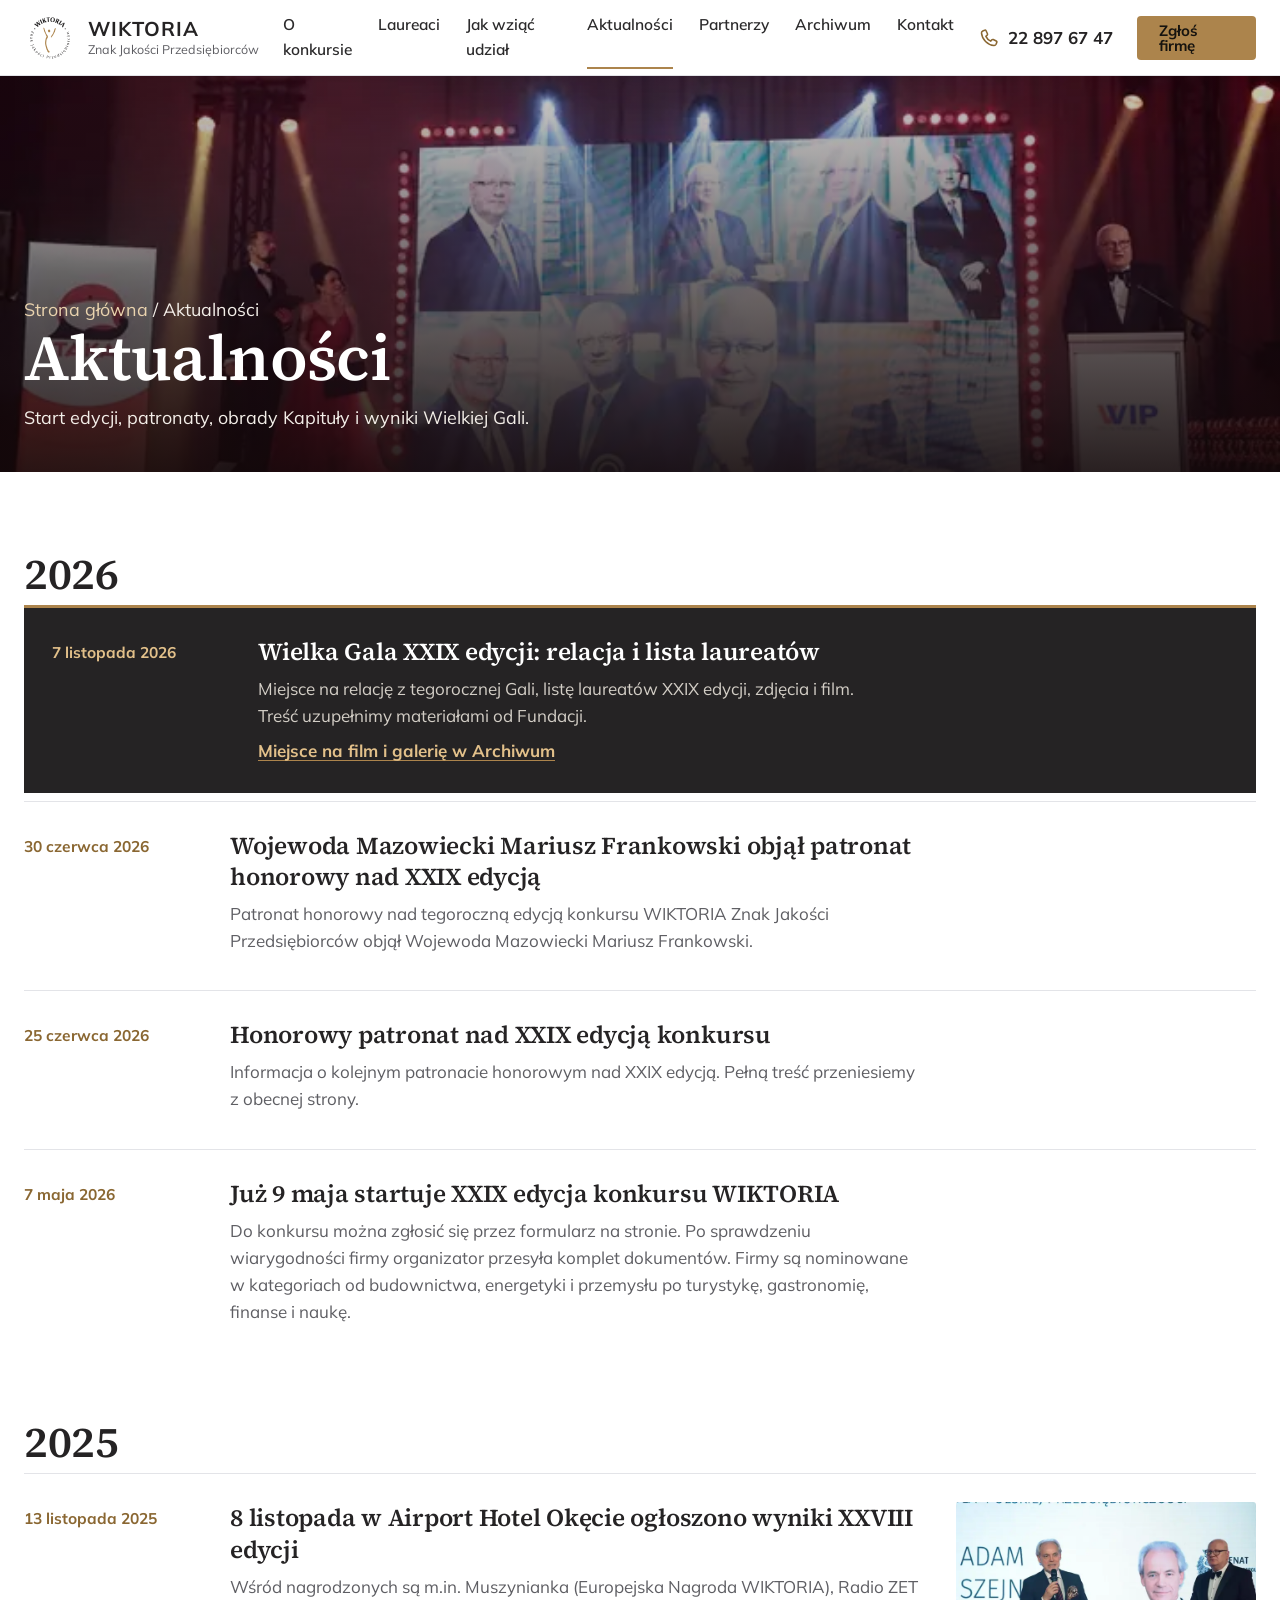
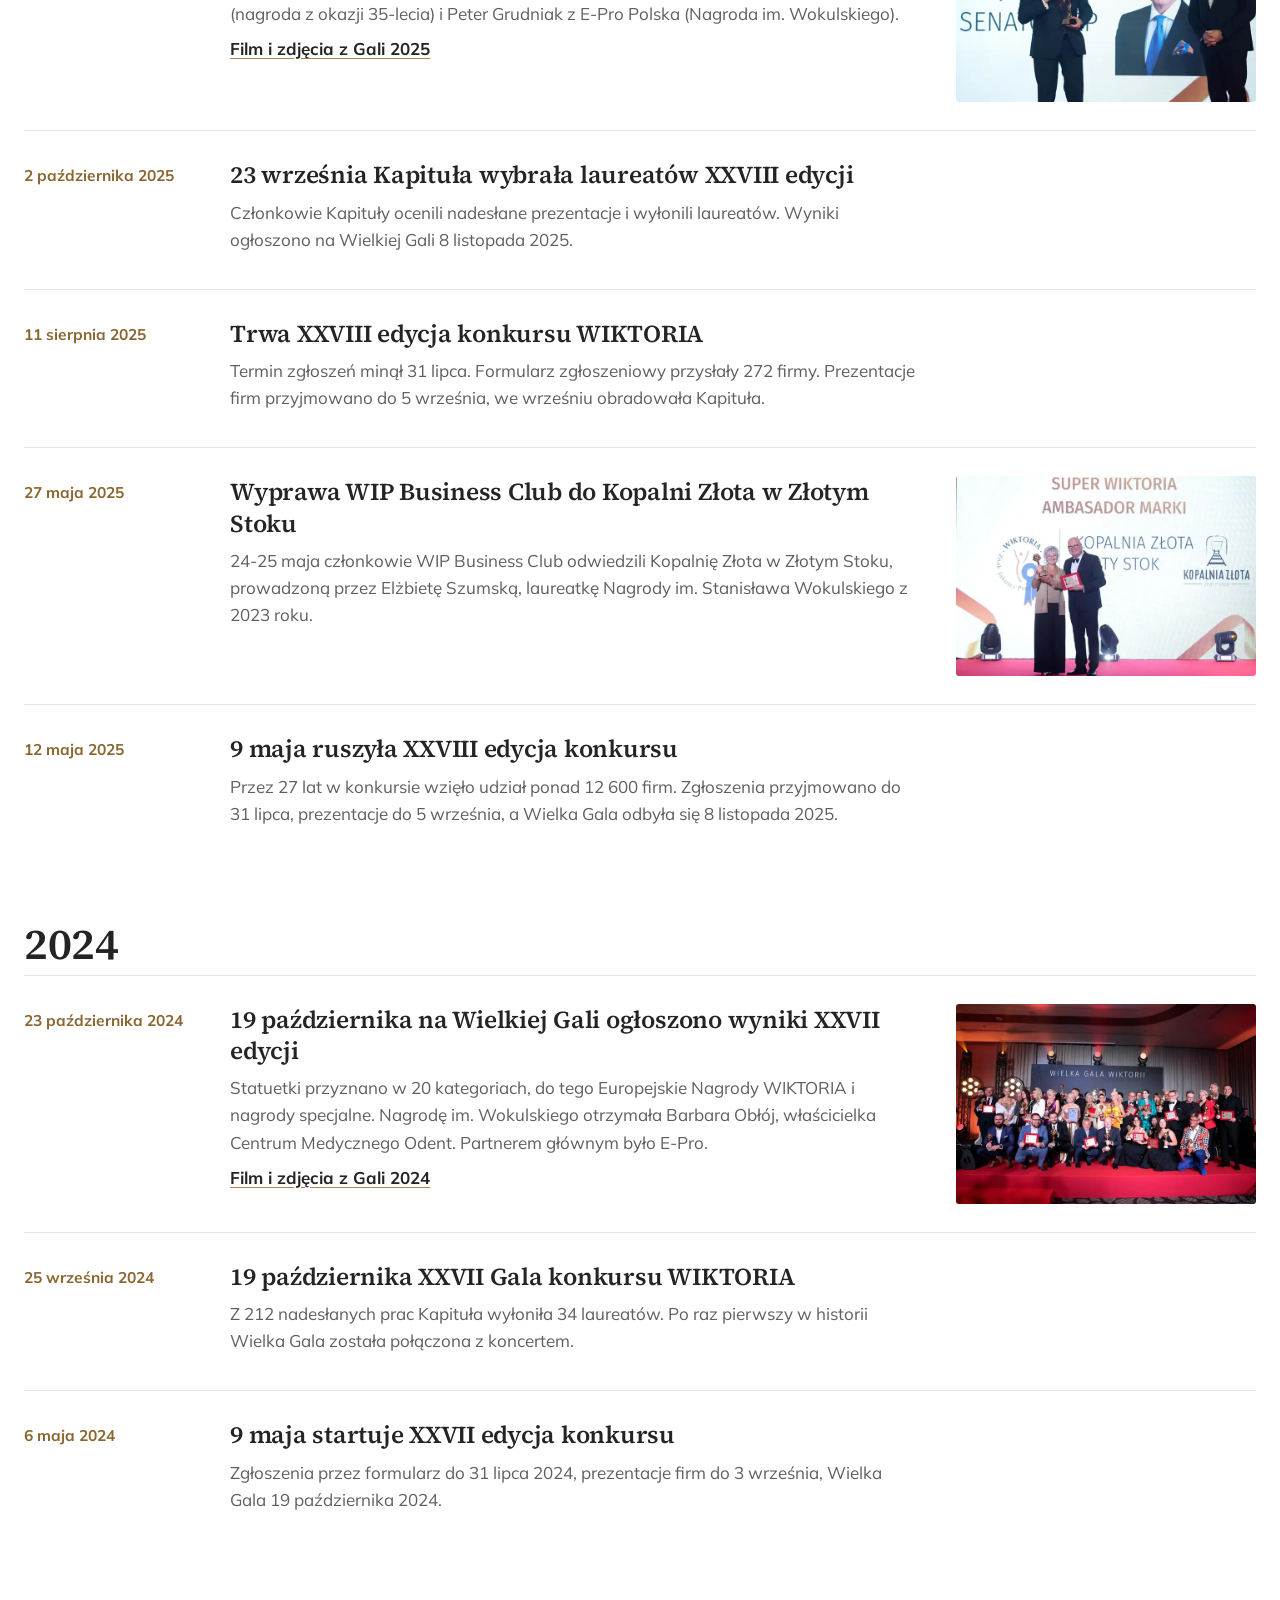
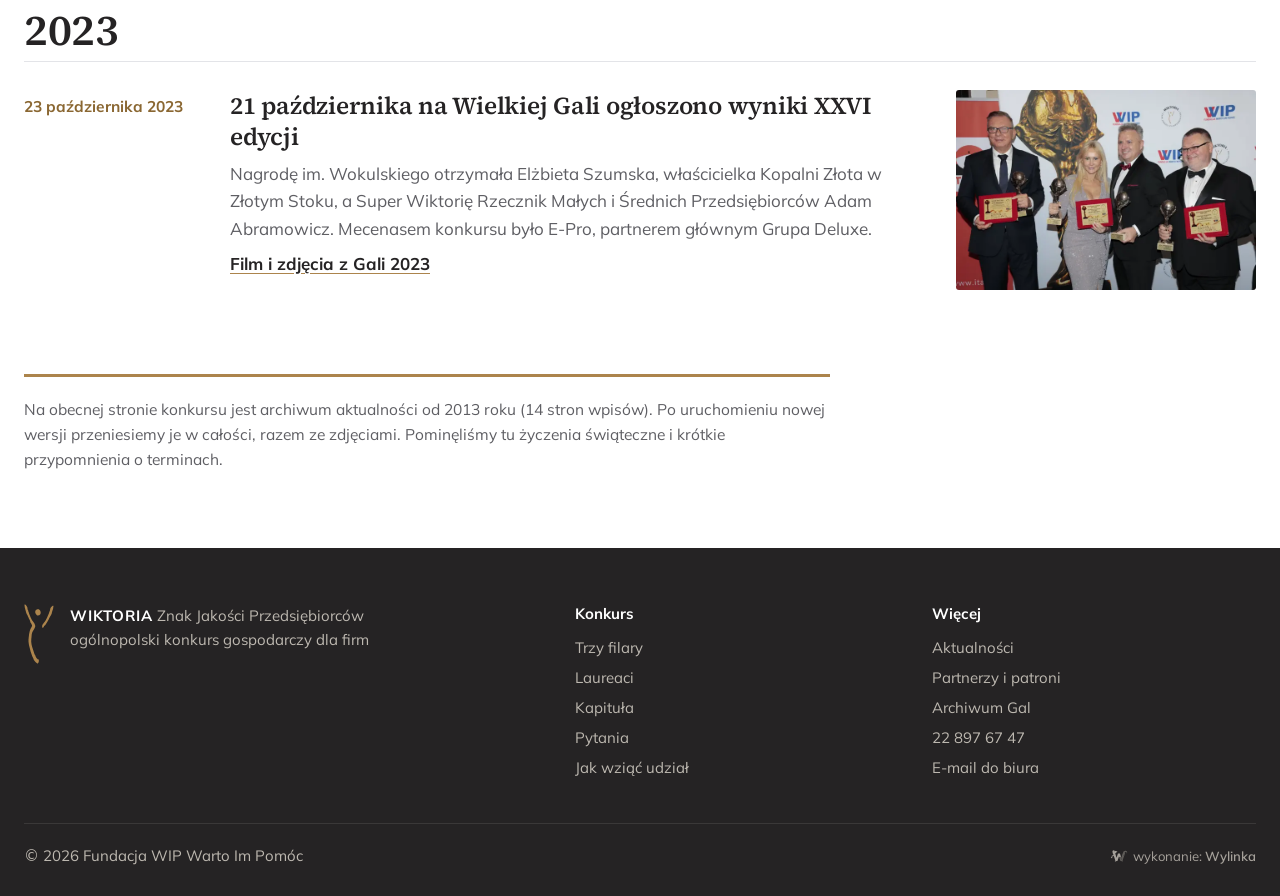
==== commit c6b9fa9b: "Wymiary logotypów, nagłówki stopki, miejsce Gali 2022" ====
--- a/aktualnosci/index.html
+++ b/aktualnosci/index.html
@@ -91,11 +91,11 @@
       <p><b>WIKTORIA</b> Znak Jakości Przedsiębiorców<br>ogólnopolski konkurs gospodarczy dla firm</p>
     </div>
     <div>
-      <h4>Konkurs</h4>
+      <h3 class="st-h">Konkurs</h3>
       <a href="../#filary">Trzy filary</a><a href="../#laureaci">Laureaci</a><a href="../#kapitula">Kapituła</a><a href="../#pytania">Pytania</a><a href="../#udzial">Jak wziąć udział</a>
     </div>
     <div>
-      <h4>Więcej</h4>
+      <h3 class="st-h">Więcej</h3>
       <a href="../aktualnosci/">Aktualności</a><a href="../partnerzy/">Partnerzy i patroni</a><a href="../archiwum/">Archiwum Gal</a><a href="tel:+48228976747">22 897 67 47</a><a href="mailto:biuro_promocji@nagrodawiktoria.pl">E-mail do biura</a>
     </div>
   </div>
--- a/style.css
+++ b/style.css
@@ -474,3 +474,4 @@
 @media (max-width:1060px){.pas .film{flex-basis:calc((100% - 20px)/2)}}
 @media (max-width:760px){.pas .film{flex-basis:88%}}
 .edycja-gl .rok-duzy{color:var(--zloto)}
+.stopka .st-h{font:700 15px var(--sans);color:#fff;margin:0 0 10px;letter-spacing:0}
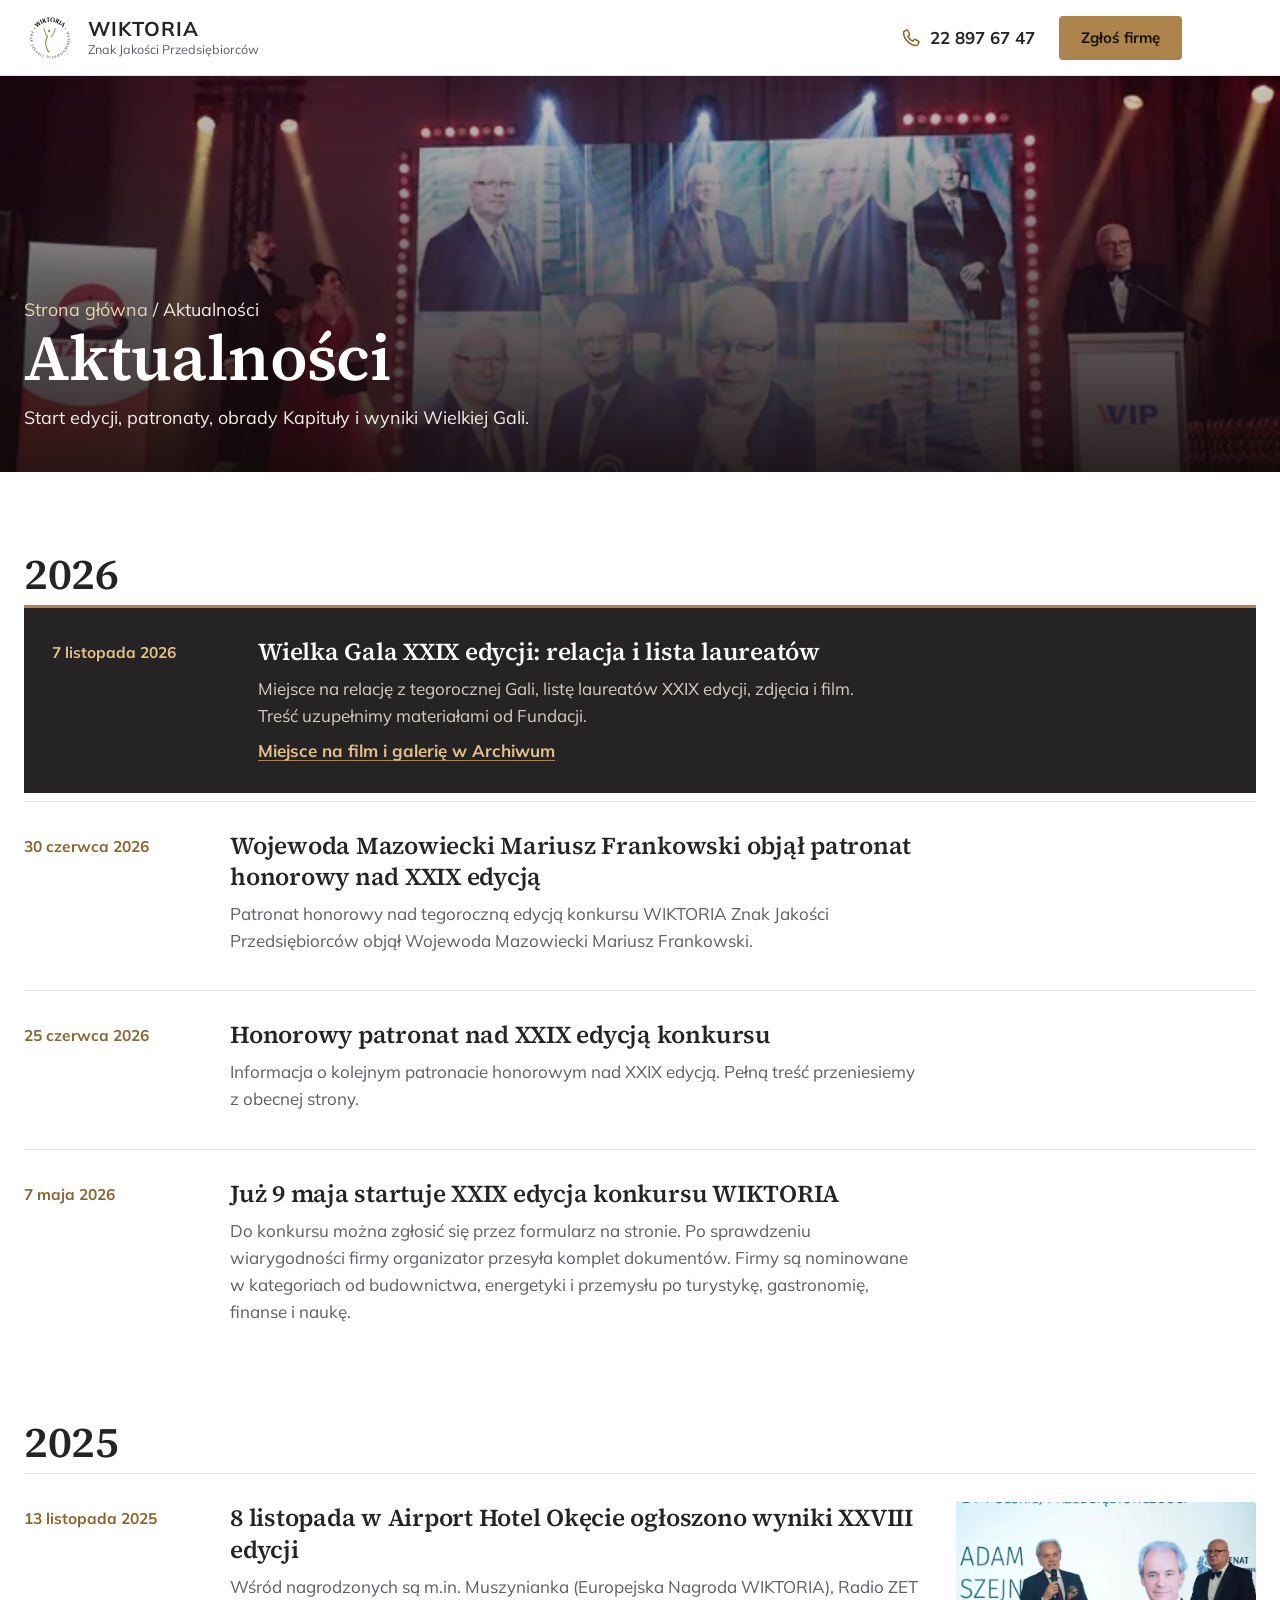
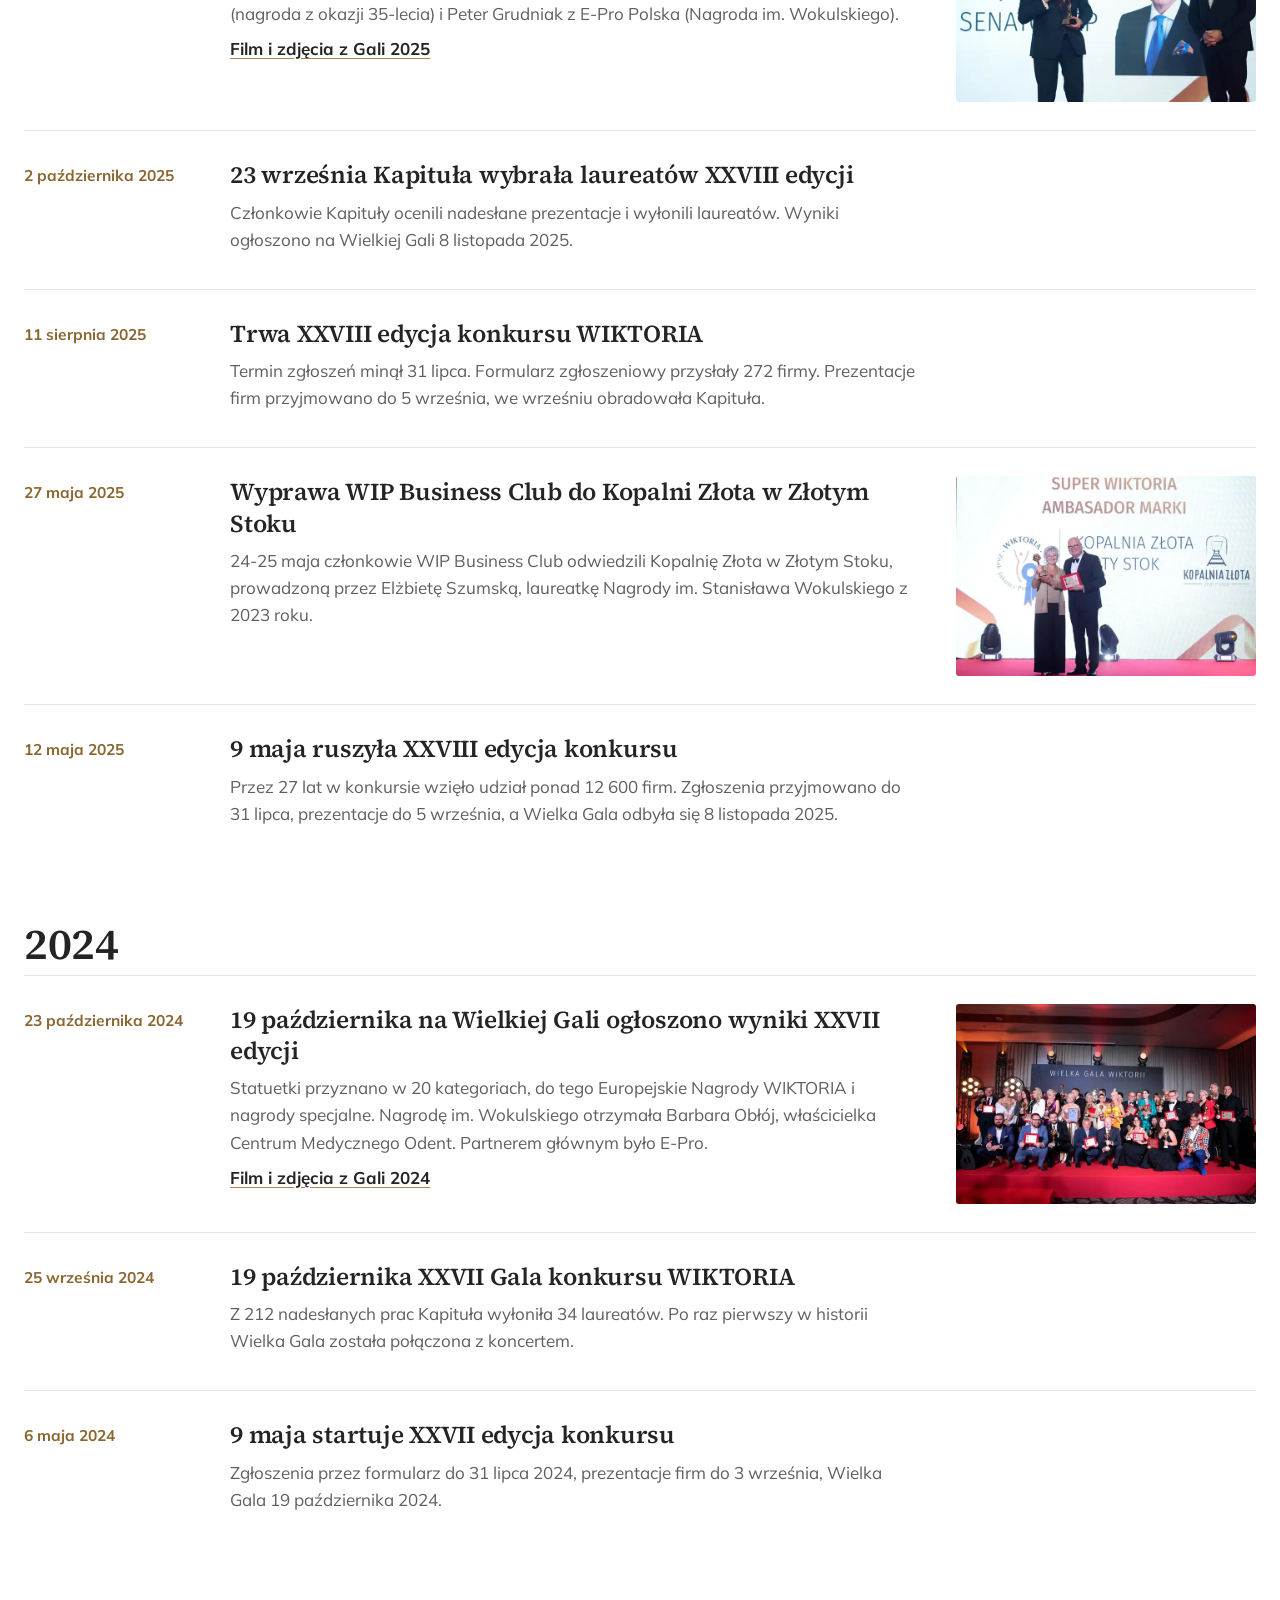
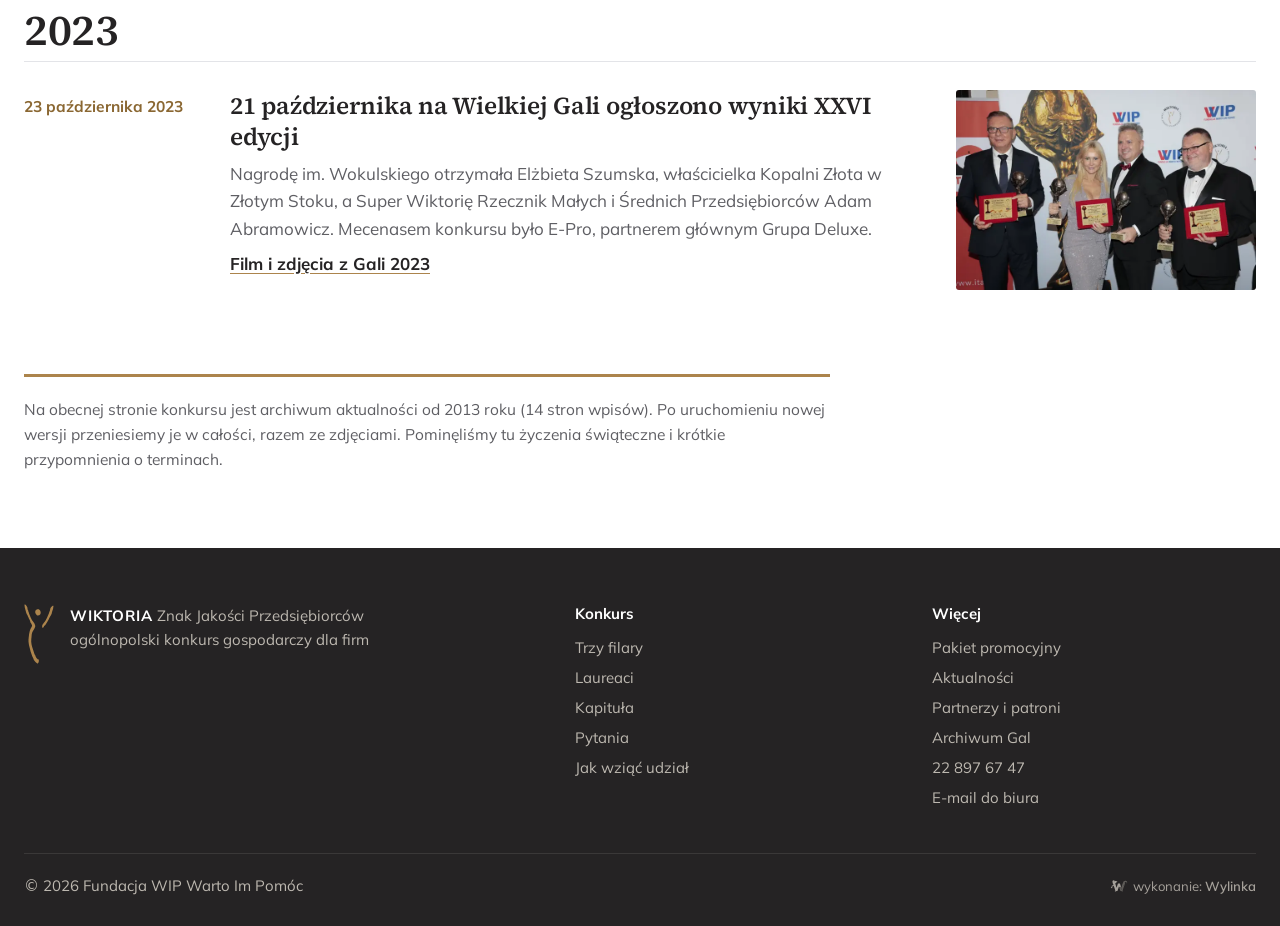
==== commit c7b58832: "Zgloszenie do konkursu jest bezplatne, podstrona Pakiet promocyjny, sitemap, menu z burgerem do 1440" ====
--- a/aktualnosci/index.html
+++ b/aktualnosci/index.html
@@ -47,6 +47,7 @@
       <a href="../#filary">O konkursie</a>
       <a href="../#laureaci">Laureaci</a>
       <a href="../#udzial">Jak wziąć udział</a>
+      <a href="../pakiet-promocyjny/">Pakiet promocyjny</a>
       <a href="../aktualnosci/" class="akt" aria-current="page">Aktualności</a>
       <a href="../partnerzy/">Partnerzy</a>
       <a href="../archiwum/">Archiwum</a>
@@ -96,7 +97,7 @@
     </div>
     <div>
       <h3 class="st-h">Więcej</h3>
-      <a href="../aktualnosci/">Aktualności</a><a href="../partnerzy/">Partnerzy i patroni</a><a href="../archiwum/">Archiwum Gal</a><a href="tel:+48228976747">22 897 67 47</a><a href="mailto:biuro_promocji@nagrodawiktoria.pl">E-mail do biura</a>
+      <a href="../pakiet-promocyjny/">Pakiet promocyjny</a><a href="../aktualnosci/">Aktualności</a><a href="../partnerzy/">Partnerzy i patroni</a><a href="../archiwum/">Archiwum Gal</a><a href="tel:+48228976747">22 897 67 47</a><a href="mailto:biuro_promocji@nagrodawiktoria.pl">E-mail do biura</a>
     </div>
   </div>
   <div class="wrap stopka-dol">
--- a/style.css
+++ b/style.css
@@ -475,3 +475,39 @@
 @media (max-width:760px){.pas .film{flex-basis:88%}}
 .edycja-gl .rok-duzy{color:var(--zloto)}
 .stopka .st-h{font:700 15px var(--sans);color:#fff;margin:0 0 10px;letter-spacing:0}
+
+/* pakiet promocyjny */
+.pakiet-uwaga{margin:20px 0 14px;color:var(--szary);font-size:15.5px}
+.pk-kafle{list-style:none;margin:0;padding:0;display:grid;grid-template-columns:repeat(4,minmax(0,1fr));gap:20px}
+.pk-kafel{background:#fff;border-top:3px solid var(--zloto);padding:24px 22px 26px;position:relative}
+.pk-kafel::before{content:"";display:block;width:14px;height:28px;margin-bottom:14px;background:var(--zloto);-webkit-mask:url("img/figura.svg") center/contain no-repeat;mask:url("img/figura.svg") center/contain no-repeat}
+.pk-kafel h3{font-size:20px;line-height:1.3;margin:0 0 8px}
+.pk-kafel p{margin:0;color:var(--szary);font-size:15.5px}
+.pk-kafel p a{color:var(--czern);font-weight:700;text-decoration-color:var(--zloto);text-underline-offset:3px}
+.pk-kafel.galeria-miejsce{border:1.5px dashed #C5C7CD;padding:24px 22px 26px}
+.pk-kafel.galeria-miejsce::before{background:#C5C7CD}
+.pk-koszt{background:var(--czern);border-top:3px solid var(--zloto);padding:30px 28px;color:#D3CEC6}
+.pk-koszt h2{color:#fff;font-size:clamp(26px,2.6vw,34px)}
+.pk-koszt p{color:#D3CEC6}
+.pk-koszt .mocno{color:#fff;font-weight:700}
+.pk-koszt .btn-obrys{border-color:#fff;color:#fff}
+.pk-koszt .btn-obrys:hover{background:#fff;color:var(--czern)}
+.pk-zrodlo{color:var(--szary);font-size:15px;margin:28px 0 0;max-width:52em}
+@media (max-width:1060px){.pk-kafle{grid-template-columns:repeat(2,minmax(0,1fr))}}
+@media (max-width:760px){.pk-kafle{grid-template-columns:minmax(0,1fr);gap:14px}.pk-koszt{padding:24px 20px}.pk-koszt .btn{width:100%}}
+.menu a,.top-cta,.top-tel{white-space:nowrap}
+.menu{min-width:0}
+@media (min-width:1441px){.menu{gap:20px}}
+@media (min-width:1061px) and (max-width:1440px){
+  .menu{position:fixed;inset:var(--top) 0 auto 0;background:#fff;flex-direction:column;gap:0;padding:8px max(24px,calc((100% - 1400px)/2)) 24px;border-bottom:1px solid var(--linia);box-shadow:0 18px 30px rgba(0,0,0,.08);transform:translateY(-8px);opacity:0;visibility:hidden;transition:.2s}
+  .menu.otw{transform:none;opacity:1;visibility:visible}
+  .menu a{padding:14px 0;border-bottom:1px solid var(--linia);font-size:18px;line-height:1.45}
+  .menu a.akt{border-bottom-color:var(--linia);color:var(--zloto-ciem)}
+  .menu .menu-tel{display:block;color:var(--czern);font-weight:700}
+  .burger{display:flex;flex-direction:column;justify-content:center;gap:7px;width:46px;height:46px;border:0;background:transparent;cursor:pointer;padding:10px;margin-left:4px}
+  .burger span{display:block;height:2px;background:var(--czern);transition:.2s}
+  .burger[aria-expanded="true"] span:first-child{transform:translateY(4.5px) rotate(45deg)}
+  .burger[aria-expanded="true"] span:last-child{transform:translateY(-4.5px) rotate(-45deg)}
+  .top-tel{margin-left:auto}
+  .top-tel span{display:inline}
+}
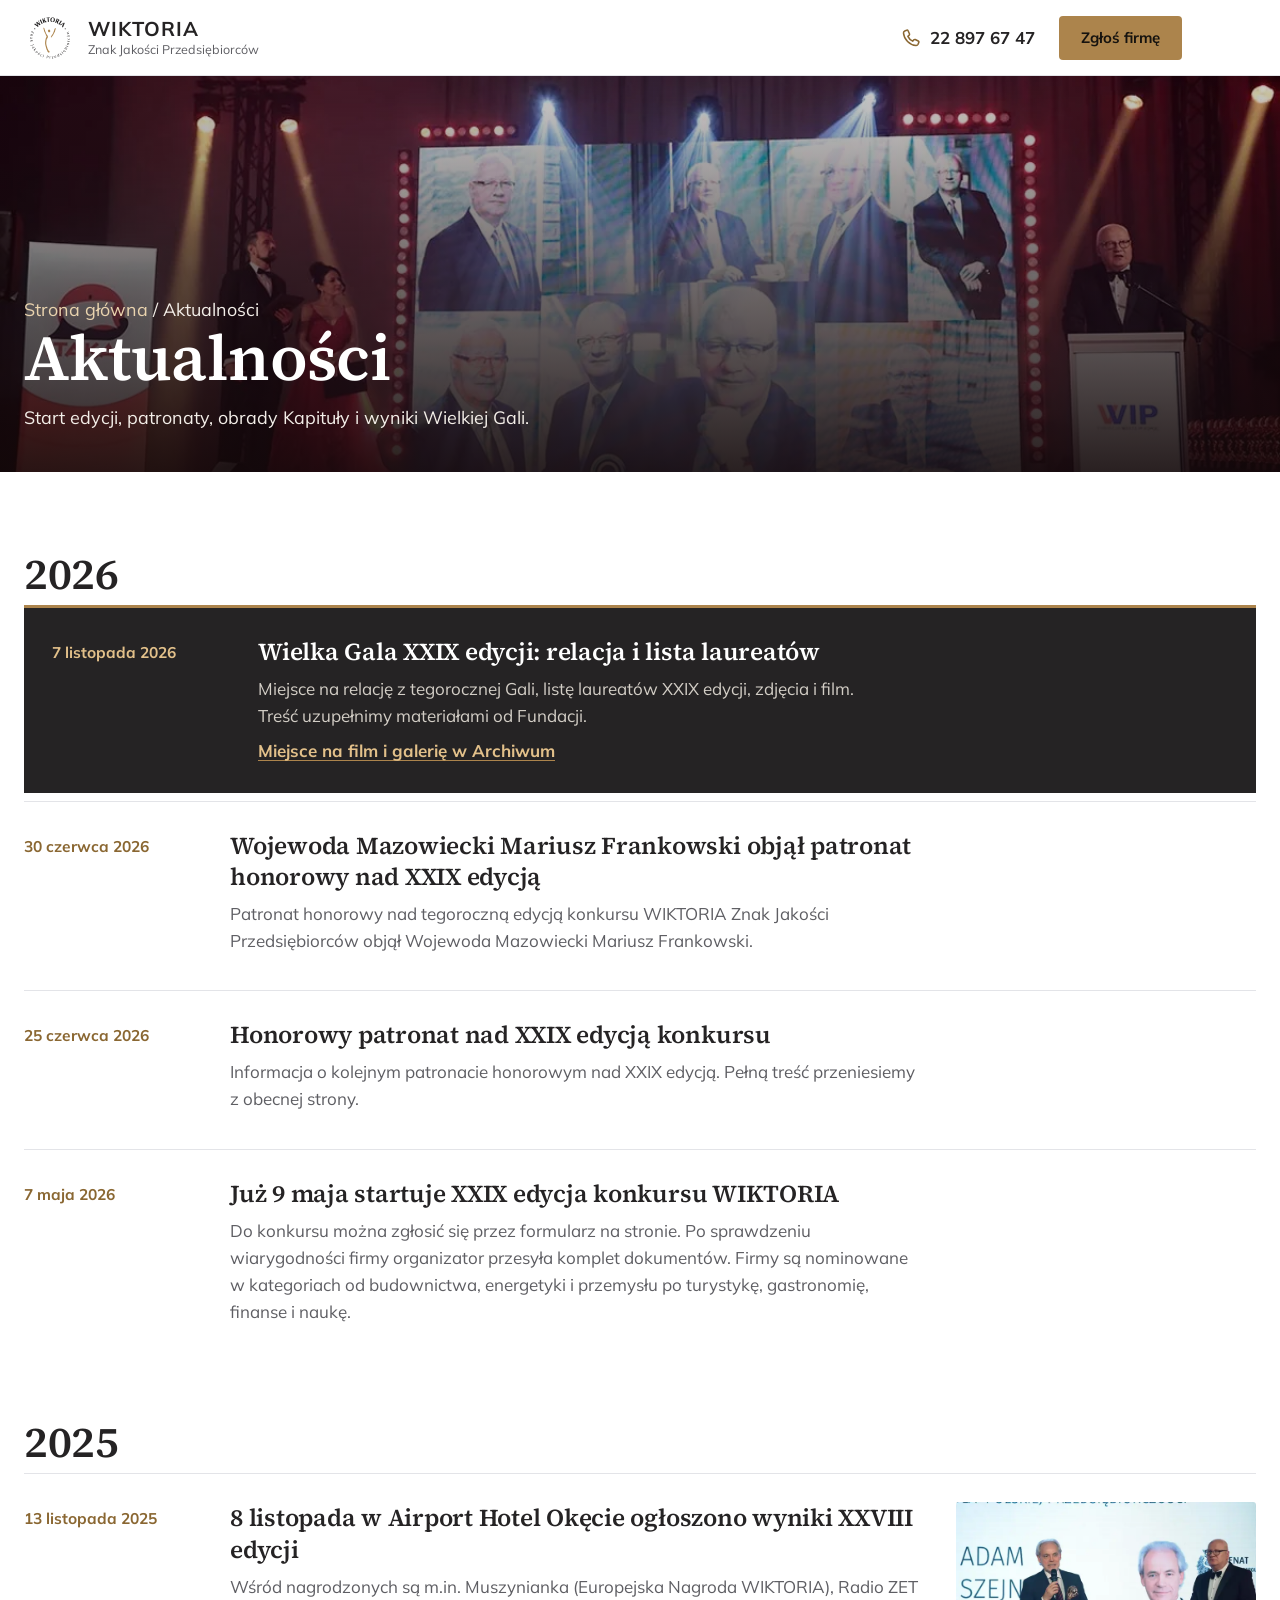
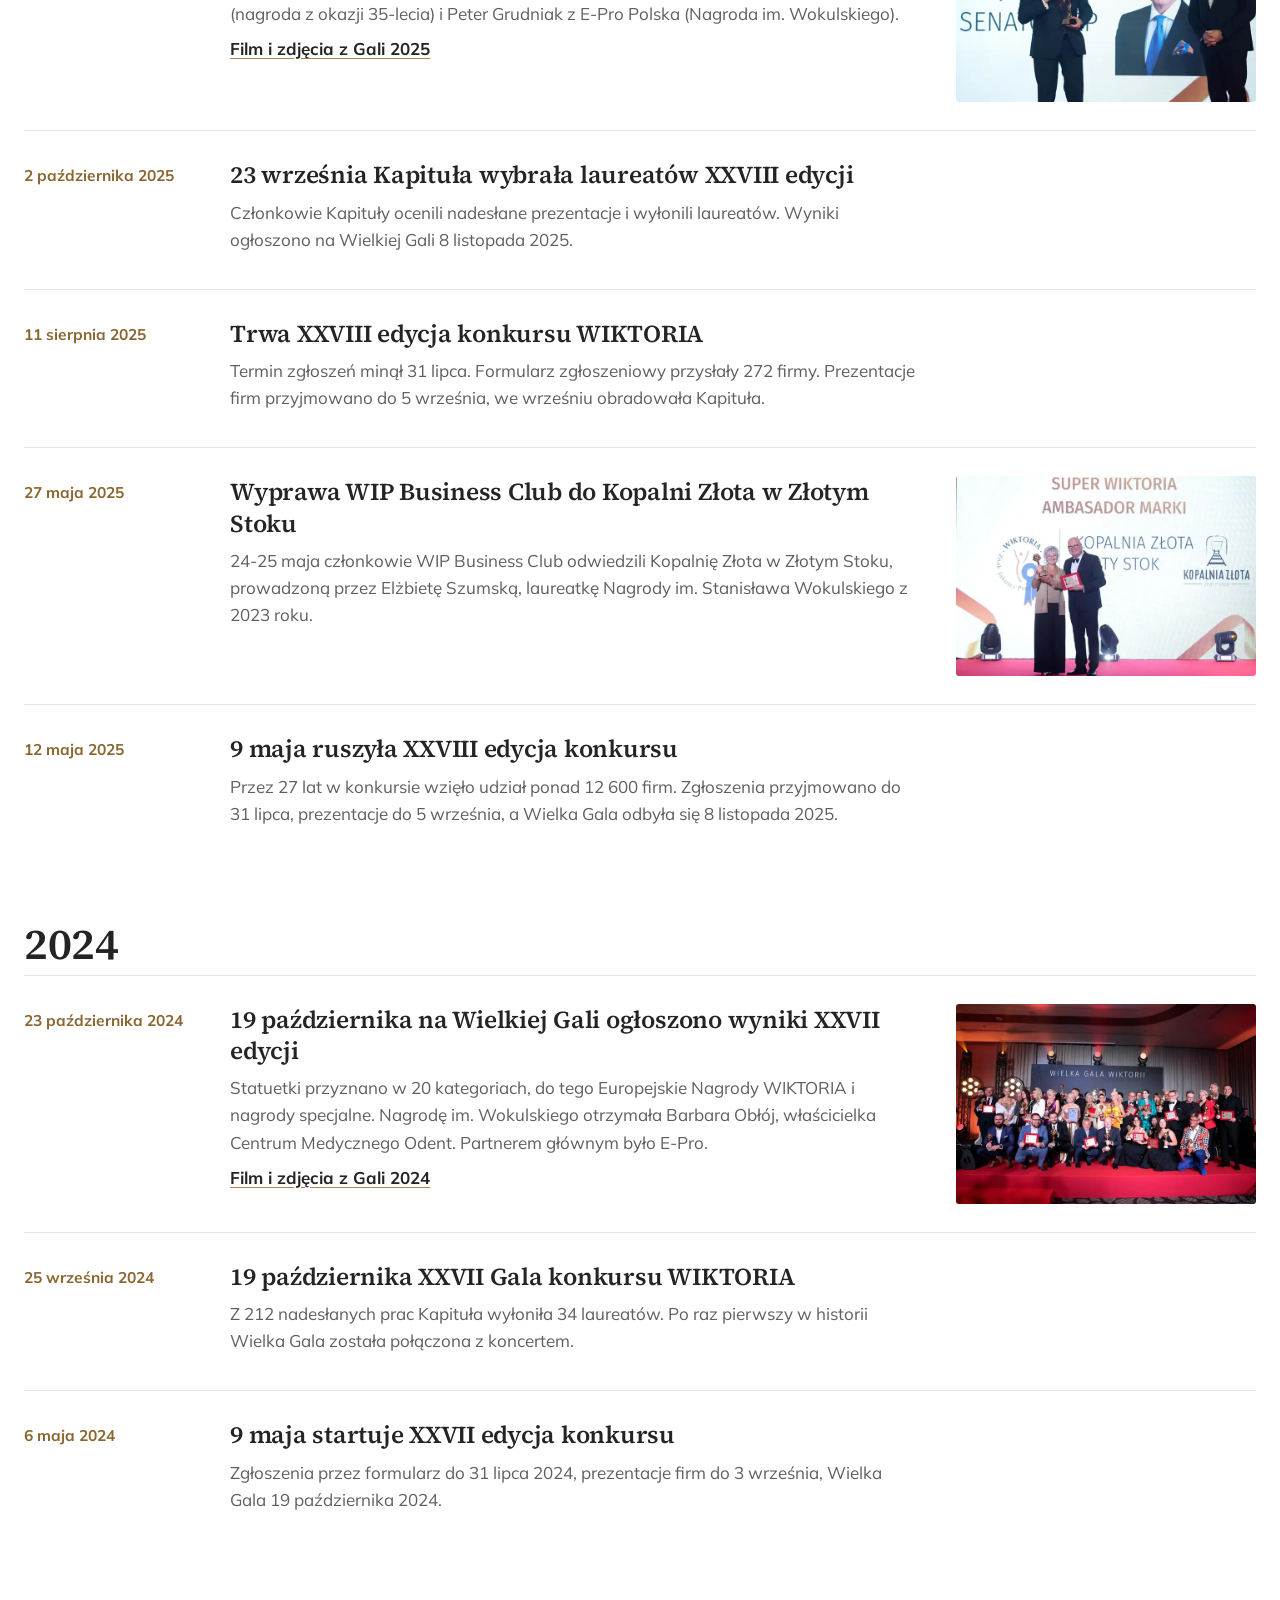
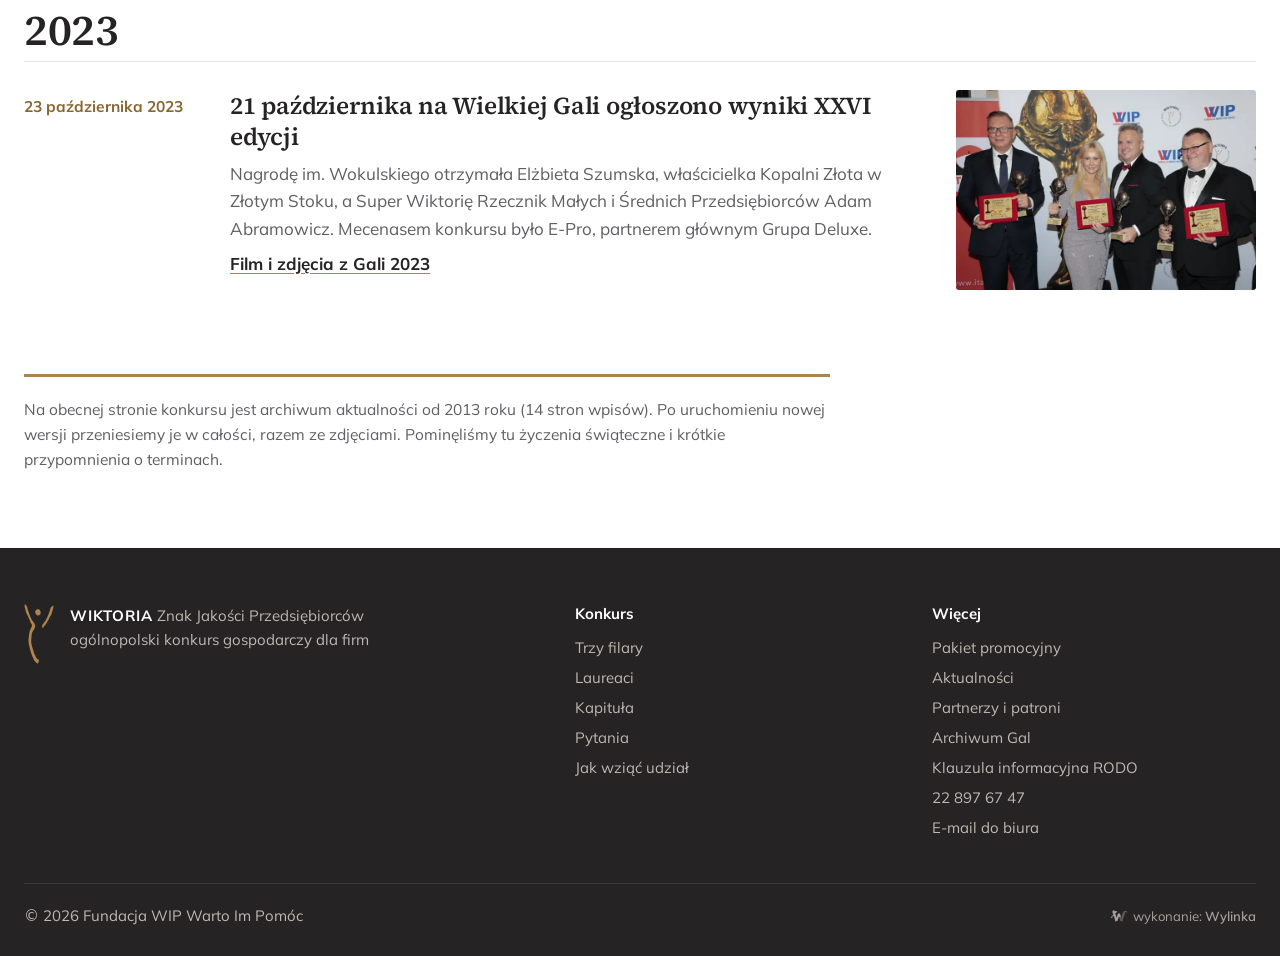
==== commit e7cbc76d: "Poprawki klienta 16.11 (2): kroki zgloszenie/formularz zgloszeniowy, nabor 4.01-31.07, materialy do " ====
--- a/aktualnosci/index.html
+++ b/aktualnosci/index.html
@@ -97,11 +97,11 @@
     </div>
     <div>
       <h3 class="st-h">Więcej</h3>
-      <a href="../pakiet-promocyjny/">Pakiet promocyjny</a><a href="../aktualnosci/">Aktualności</a><a href="../partnerzy/">Partnerzy i patroni</a><a href="../archiwum/">Archiwum Gal</a><a href="tel:+48228976747">22 897 67 47</a><a href="mailto:biuro_promocji@nagrodawiktoria.pl">E-mail do biura</a>
+      <a href="../pakiet-promocyjny/">Pakiet promocyjny</a><a href="../aktualnosci/">Aktualności</a><a href="../partnerzy/">Partnerzy i patroni</a><a href="../archiwum/">Archiwum Gal</a><a href="../rodo/">Klauzula informacyjna RODO</a><a href="tel:+48228976747">22 897 67 47</a><a href="mailto:biuro_promocji@nagrodawiktoria.pl">E-mail do biura</a>
     </div>
   </div>
   <div class="wrap stopka-dol">
-    <span>&copy; 2026 Fundacja WIP Warto Im Pomóc</span>
+    <span>&copy; <span data-rok-biezacy>2026</span> Fundacja WIP Warto Im Pomóc</span>
     <a class="wylinka-badge" href="https://wylinka.pl/?utm_source=nagrodawiktoria.pl&amp;utm_medium=stopka&amp;utm_campaign=wykonanie" rel="noopener" title="Strona wykonana przez Wylinka"><svg viewBox="0 0 64 64" aria-hidden="true" focusable="false" fill="currentColor"><path d="M9.8 22.8l-1.2-7.9 2.2-3.7 15.5 4.6-.5 1.5-7.2 5.5 4.7 15.6 5-15.6 7 0 4.1 12.7-4.2-.9-2.6 1.8-.8-2.2-5.3 15.6-4.3 0 .4 .2-2.1 2.8-1.3-1.1 1.1-1.4-3.1 .2-.1-1.7 2.2-.1-5.7-16.5-4.8 .6-.8 3.1 0 .5-.3 .5 .8 2.2-1.6 .5-.4-1.3-.8 1.6-1.5-.8 .8-1.6-1.4 .6-.6-1.6 2.3-.8 .2-.4 1.3-4.8 5.9-.8-2.4-6.9zM15.2 13.7l-.1-.4-.4 .8-.1 .8 .1 1 .1 .4 .3 .7 .3-.9 .1-.7 0-.8z"/><path class="wy-pod" d="M37.1 49.8l-4.5-13.3 2.6-1.8 4.2 .9 .9 2.8 3-9.7 0-.5 .1-.8 3.2-8.4 .5-1 .6-1 .9-1.1 1.3-1 1.1-.7 1.4-.5 1.4-.3 .7 0 .9 0 1.2 .3 1.4 .6 .8 .5 .7 .7 .6 .7 .5 .9 .3 .9 .1 .9 0 .8-.2 .9-.5 .9-.5 .6-.7 .5-.7 .3-.1-.1 0-.1 .5-.5 .3-.7 .2-.5 0-.6-.1-.6-.3-.7-.4-.5-.4-.4-.5-.3-.6-.3-.7 0-.7 .1-.6 .1-.5 .4-.5 .5-.3 .5-.2 .7-.1 1.5-1.4 5.1-.8 3.3-.3 .7-.5 .7-6 17.5 1.9 .1-.1 1.7-3.1-.2 1.1 1.4-1.3 1.1-2.1-2.8 .4-.2z"/><path class="wy-old" d="M40.8 50l.4-.2-4.1 0-4.2-12.5 2.5-1.7 4.3 .9 .6 1.9 .6-1.6 0-.3 2.4-7.8 0-.5 .1-.8 3.2-8.4 .4-.8 .6-.9 .9-1.2 .9-.9 1.3-.8 1.4-.6 1.2-.3 1.4-.1 1.3 .1 .6 .2 .8 .3 1.1 .6 .9 .7 .7 .9 .5 .9 .3 .9 .1 1.1-.1 .9-.3 .9-.4 .7-.6 .7-.6 .4-.6 .2-.1-.1 0-.1 .5-.5 .3-.7 .2-.5 0-.5-.1-.6-.2-.6-.3-.5-.4-.5-.5-.3-.6-.3-.7-.1-.6 0-.6 .1-.6 .3-.6 .5-.3 .4-.2 .5-.1 .5-.1 1.5-1.4 5.1-.8 3.3-.3 .7-.5 .7-6 17.5 1.9 .1-.1 1.7-3.1-.2 1.1 1.4-1.3 1.1zM49.6 17.1l.6 1.7-1.5 1.9 .4 .4 1.8-2.1-.7-2.1zM48.1 28.3l.5 1.8-1.7 1.8 .4 .4 1.9-2-.6-2.2zM37.9 41.7l1.7-1.5-.4-.4-1.7 1.4zM42.6 38.7l-1.5 2.8 1.1 2-1.3 2.6 .5 .2 1.5-2.8-1.1-2 1.4-2.5z"/></svg><span>wykonanie: <b>Wylinka</b></span></a>
   </div>
 </footer>
--- a/style.css
+++ b/style.css
@@ -511,3 +511,38 @@
   .top-tel{margin-left:auto}
   .top-tel span{display:inline}
 }
+
+/* 16.11: kontakt w pierwszym ekranie, laureaci i finalisci, miejsce na zdjecia 2026 */
+.hero-kontakt{display:flex;flex-wrap:wrap;align-items:baseline;gap:6px 18px;margin:22px 0 0;font-size:16px;color:#E9D3AE}
+.hero-kontakt span{font-weight:600}
+.hero-kontakt a{color:#fff;font-weight:700;text-decoration:none;border-bottom:1px solid rgba(233,211,174,.55);padding-bottom:1px}
+.hero-kontakt a:hover{border-bottom-color:#E9D3AE}
+.udzial .termin{border-left:3px solid var(--zloto);padding-left:14px}
+.ln-2026{margin-top:48px;border-top:1px solid #3A3838;padding-top:32px}
+.ln-2026 h3{font-size:clamp(22px,2vw,26px);margin-bottom:18px}
+.ln-kol{display:grid;grid-template-columns:repeat(2,minmax(0,1fr));gap:20px}
+.ln-miejsce{border:1.5px dashed #57524C;border-radius:3px;padding:24px 24px 26px;color:#BDB7AE}
+.ln-miejsce b{display:block;font:600 20px/1.3 var(--serif);color:#fff;margin-bottom:6px}
+.ln-miejsce p{margin:0}
+.archiwum-2026 .galeria-miejsce+.galeria-miejsce,.edycja-gl .galeria-miejsce+.galeria-miejsce{margin-top:14px}
+.foto-wkrotce .foto-ekran{position:relative;aspect-ratio:3/2;background:var(--czern);border-radius:3px;display:flex;flex-direction:column;justify-content:flex-end;padding:24px;gap:6px}
+.foto-wkrotce svg{position:absolute;right:24px;top:22px;width:44px;height:88px;fill:var(--zloto)}
+.foto-wkrotce .wk-rok{font:600 64px/1 var(--serif);color:#fff}
+.foto-wkrotce .wk-opis{color:#D3CEC6;font-size:15.5px;max-width:26em}
+@media (max-width:760px){
+  .hero-kontakt{margin-top:16px;font-size:15px;gap:4px 14px}
+  .hero-kontakt span{flex-basis:100%}
+  .ln-kol{grid-template-columns:minmax(0,1fr);gap:14px}
+  .ln-miejsce{padding:20px}
+  .foto-wkrotce .foto-ekran{padding:18px}
+  .foto-wkrotce .wk-rok{font-size:48px}
+  .foto-wkrotce svg{width:34px;height:68px;right:18px;top:16px}
+}
+.pakiet .link-dalej{display:inline-block;margin-top:22px}
+
+.rodo{max-width:860px}
+.rodo ol{padding-left:22px;margin:22px 0;color:var(--szary)}
+.rodo li{padding:8px 0}
+.rodo b{color:var(--czern)}
+.rodo a,.rodo-info a{color:var(--czern);font-weight:700;text-decoration-color:var(--zloto);text-underline-offset:3px}
+.rodo-info{margin:0}
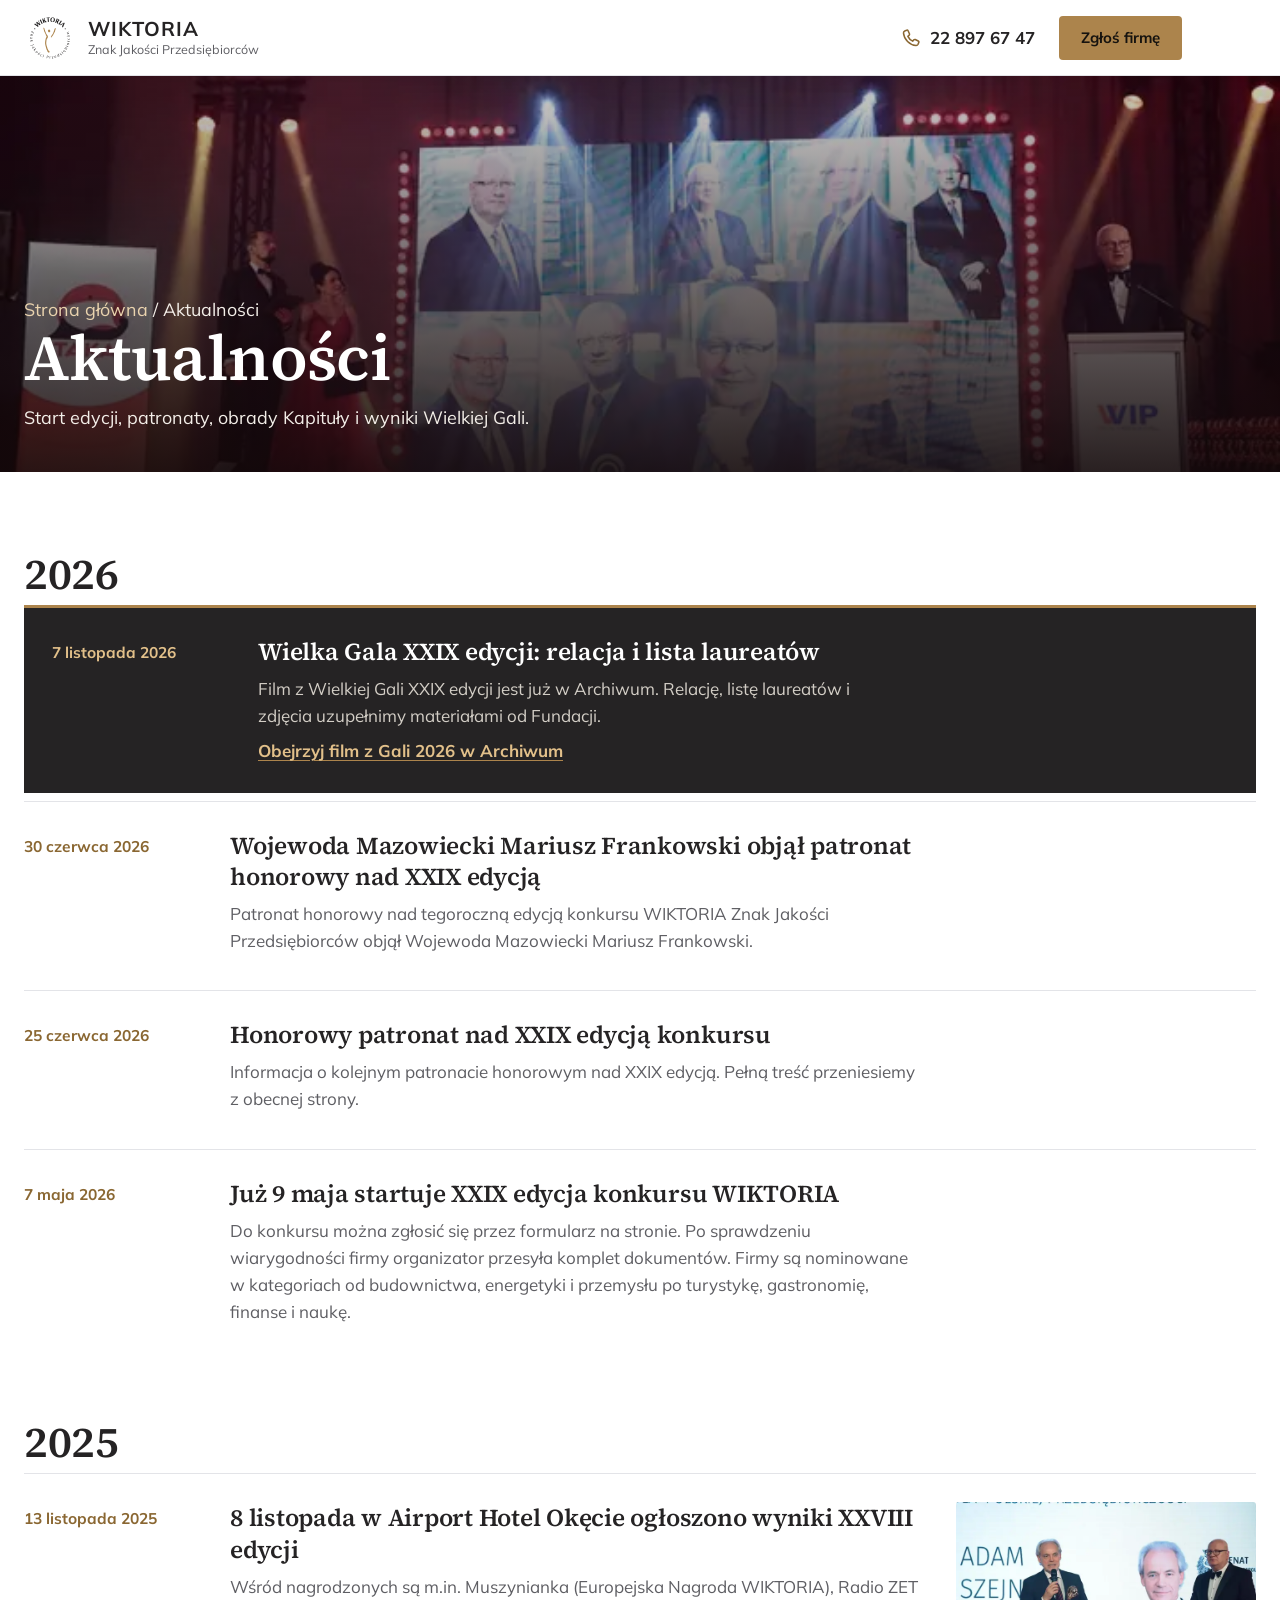
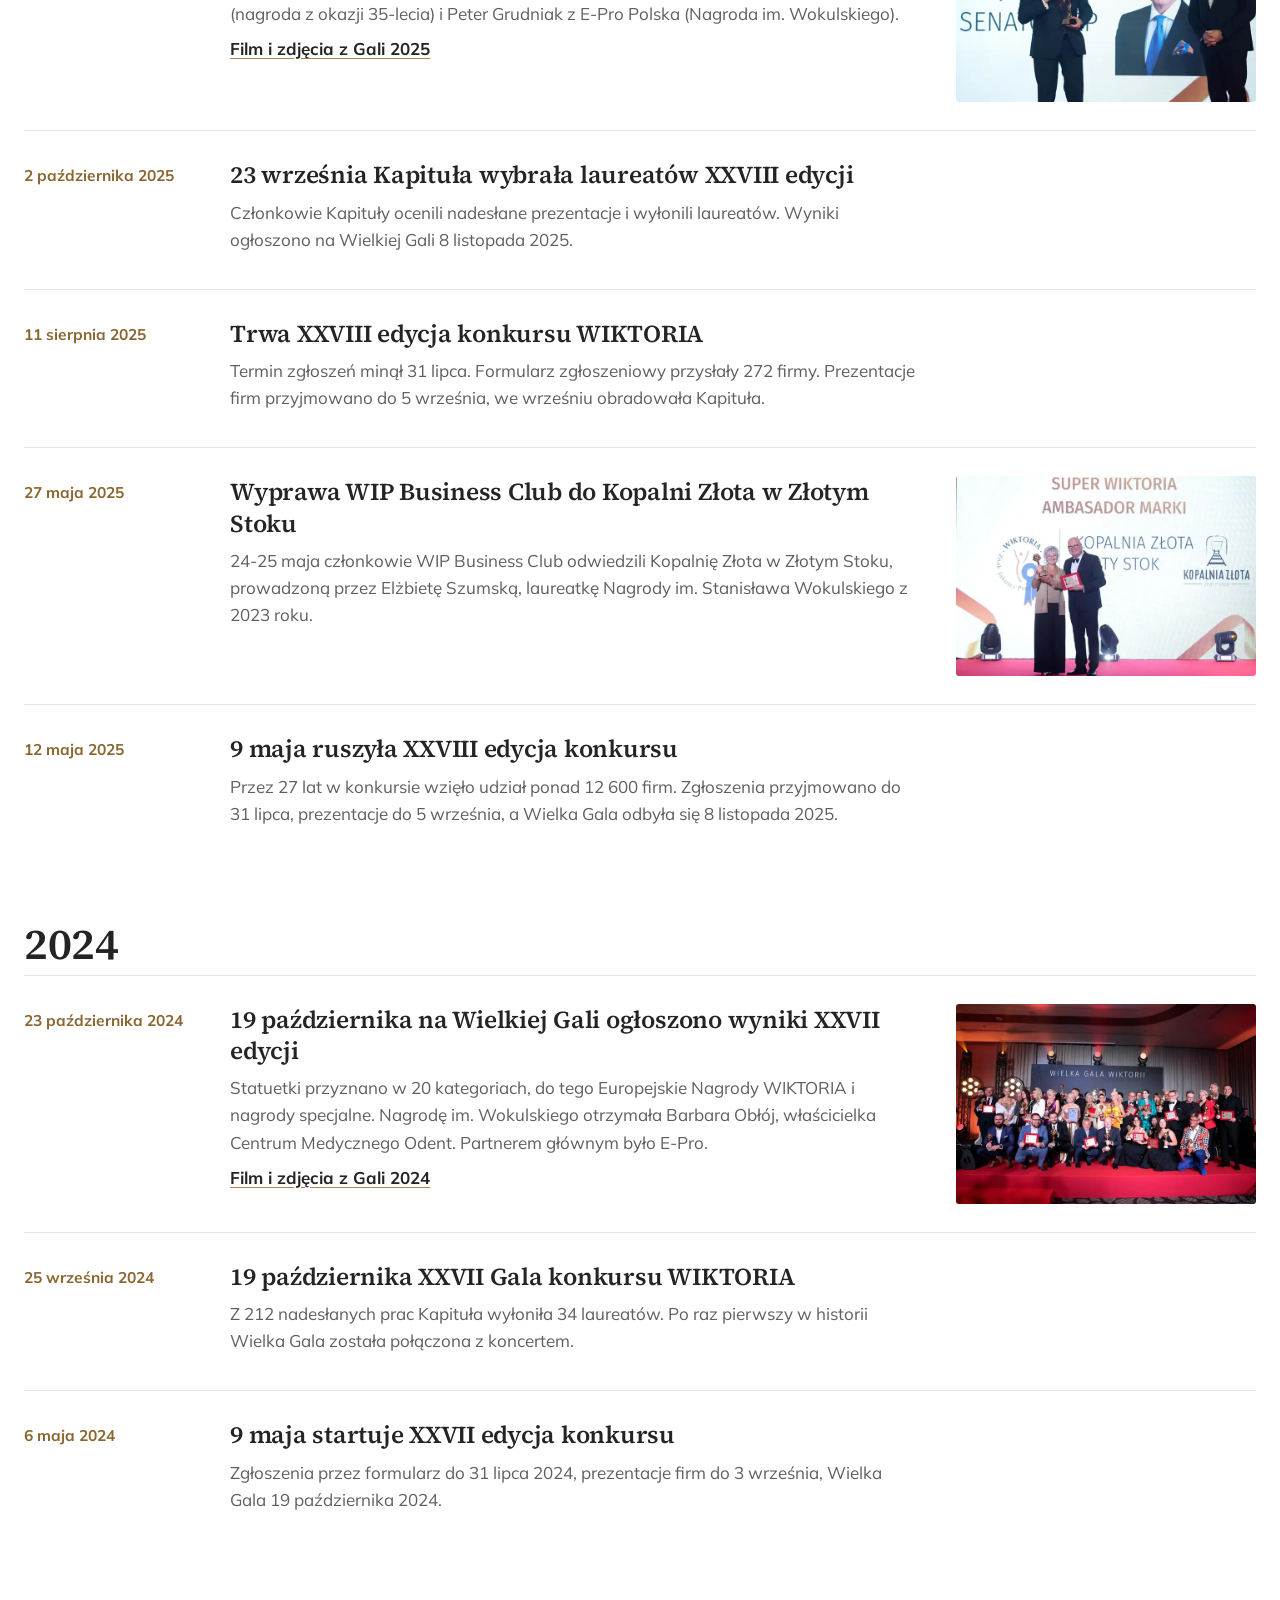
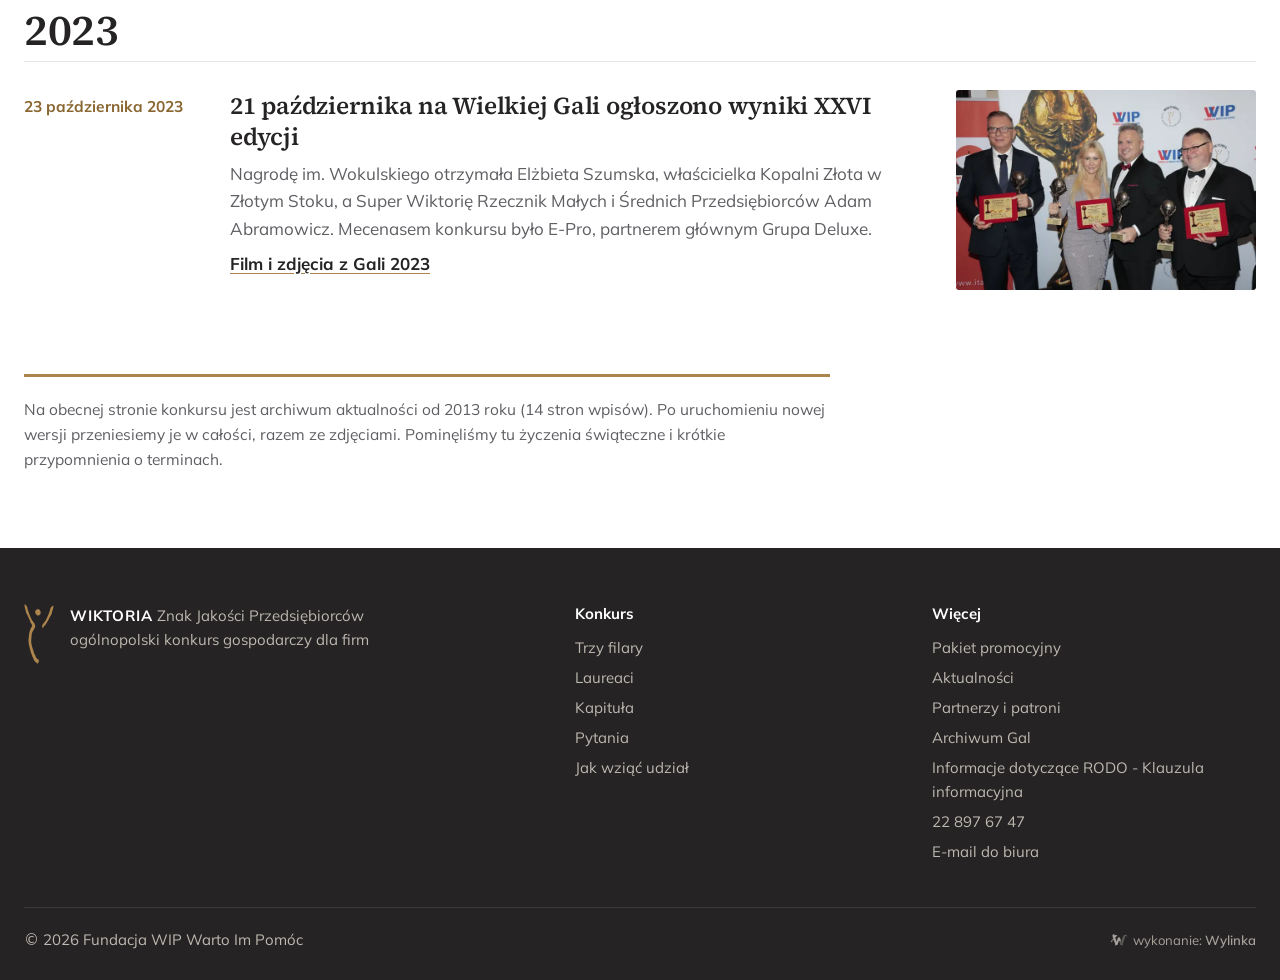
==== commit 1c947179: "Film z Gali 2026, link RODO do klauzuli Fundacji (PDF), tekst przy formularzu wg klienta" ====
--- a/aktualnosci/index.html
+++ b/aktualnosci/index.html
@@ -74,7 +74,7 @@
 </section>
 <section class="pod-sekcja"><div class="wrap">
 <h2 class="rok-gl">2026</h2>
-<ol class="lista-news"><li class="wpis wpis-wkrotce" id="gala-2026"><span class="news-data">7 listopada 2026</span><div><h3>Wielka Gala XXIX edycji: relacja i lista laureatów</h3><p>Miejsce na relację z tegorocznej Gali, listę laureatów XXIX edycji, zdjęcia i film. Treść uzupełnimy materiałami od Fundacji.</p><a class="wpis-link" style="color:#E2C08A" href="../archiwum/#e2026">Miejsce na film i galerię w Archiwum</a></div></li><li class="wpis" id="patronat-wojewody-2026"><span class="news-data">30 czerwca 2026</span><div><h3>Wojewoda Mazowiecki Mariusz Frankowski objął patronat honorowy nad XXIX edycją</h3><p>Patronat honorowy nad tegoroczną edycją konkursu WIKTORIA Znak Jakości Przedsiębiorców objął Wojewoda Mazowiecki Mariusz Frankowski.</p></div></li><li class="wpis" id="patronat-2026"><span class="news-data">25 czerwca 2026</span><div><h3>Honorowy patronat nad XXIX edycją konkursu</h3><p>Informacja o kolejnym patronacie honorowym nad XXIX edycją. Pełną treść przeniesiemy z obecnej strony.</p></div></li><li class="wpis" id="start-xxix"><span class="news-data">7 maja 2026</span><div><h3>Już 9 maja startuje XXIX edycja konkursu WIKTORIA</h3><p>Do konkursu można zgłosić się przez formularz na stronie. Po sprawdzeniu wiarygodności firmy organizator przesyła komplet dokumentów. Firmy są nominowane w kategoriach od budownictwa, energetyki i przemysłu po turystykę, gastronomię, finanse i naukę.</p></div></li></ol>
+<ol class="lista-news"><li class="wpis wpis-wkrotce" id="gala-2026"><span class="news-data">7 listopada 2026</span><div><h3>Wielka Gala XXIX edycji: relacja i lista laureatów</h3><p>Film z Wielkiej Gali XXIX edycji jest już w Archiwum. Relację, listę laureatów i zdjęcia uzupełnimy materiałami od Fundacji.</p><a class="wpis-link" style="color:#E2C08A" href="../archiwum/#e2026">Obejrzyj film z Gali 2026 w Archiwum</a></div></li><li class="wpis" id="patronat-wojewody-2026"><span class="news-data">30 czerwca 2026</span><div><h3>Wojewoda Mazowiecki Mariusz Frankowski objął patronat honorowy nad XXIX edycją</h3><p>Patronat honorowy nad tegoroczną edycją konkursu WIKTORIA Znak Jakości Przedsiębiorców objął Wojewoda Mazowiecki Mariusz Frankowski.</p></div></li><li class="wpis" id="patronat-2026"><span class="news-data">25 czerwca 2026</span><div><h3>Honorowy patronat nad XXIX edycją konkursu</h3><p>Informacja o kolejnym patronacie honorowym nad XXIX edycją. Pełną treść przeniesiemy z obecnej strony.</p></div></li><li class="wpis" id="start-xxix"><span class="news-data">7 maja 2026</span><div><h3>Już 9 maja startuje XXIX edycja konkursu WIKTORIA</h3><p>Do konkursu można zgłosić się przez formularz na stronie. Po sprawdzeniu wiarygodności firmy organizator przesyła komplet dokumentów. Firmy są nominowane w kategoriach od budownictwa, energetyki i przemysłu po turystykę, gastronomię, finanse i naukę.</p></div></li></ol>
 <h2 class="rok-gl">2025</h2>
 <ol class="lista-news"><li class="wpis" id="wyniki-xxviii"><span class="news-data">13 listopada 2025</span><div><h3>8 listopada w Airport Hotel Okęcie ogłoszono wyniki XXVIII edycji</h3><p>Wśród nagrodzonych są m.in. Muszynianka (Europejska Nagroda WIKTORIA), Radio ZET (nagroda z okazji 35-lecia) i Peter Grudniak z E-Pro Polska (Nagroda im. Wokulskiego).</p><a class="wpis-link" href="../archiwum/#e2025">Film i zdjęcia z Gali 2025</a></div><div class="wpis-foto" data-lb-grupa><a class="lb-a" href="../img/archiwum/2025-03.webp" data-lb><img src="../img/archiwum/2025-03-m.webp" alt="Adam Szejnfeld, Senator RP, ze statuetką Super Wiktorii" width="720" height="480" loading="lazy"></a></div></li><li class="wpis" id="kapitula-xxviii"><span class="news-data">2 października 2025</span><div><h3>23 września Kapituła wybrała laureatów XXVIII edycji</h3><p>Członkowie Kapituły ocenili nadesłane prezentacje i wyłonili laureatów. Wyniki ogłoszono na Wielkiej Gali 8 listopada 2025.</p></div></li><li class="wpis" id="trwa-xxviii"><span class="news-data">11 sierpnia 2025</span><div><h3>Trwa XXVIII edycja konkursu WIKTORIA</h3><p>Termin zgłoszeń minął 31 lipca. Formularz zgłoszeniowy przysłały 272 firmy. Prezentacje firm przyjmowano do 5 września, we wrześniu obradowała Kapituła.</p></div></li><li class="wpis" id="kopalnia-zlota"><span class="news-data">27 maja 2025</span><div><h3>Wyprawa WIP Business Club do Kopalni Złota w Złotym Stoku</h3><p>24-25 maja członkowie WIP Business Club odwiedzili Kopalnię Złota w Złotym Stoku, prowadzoną przez Elżbietę Szumską, laureatkę Nagrody im. Stanisława Wokulskiego z 2023 roku.</p></div><div class="wpis-foto" data-lb-grupa><a class="lb-a" href="../img/archiwum/2024-03.webp" data-lb><img src="../img/archiwum/2024-03-m.webp" alt="Super Wiktoria i tytuł Ambasadora Marki dla Kopalni Złota w Złotym Stoku" width="720" height="480" loading="lazy"></a></div></li><li class="wpis" id="start-xxviii"><span class="news-data">12 maja 2025</span><div><h3>9 maja ruszyła XXVIII edycja konkursu</h3><p>Przez 27 lat w konkursie wzięło udział ponad 12 600 firm. Zgłoszenia przyjmowano do 31 lipca, prezentacje do 5 września, a Wielka Gala odbyła się 8 listopada 2025.</p></div></li></ol>
 <h2 class="rok-gl">2024</h2>
@@ -97,7 +97,7 @@
     </div>
     <div>
       <h3 class="st-h">Więcej</h3>
-      <a href="../pakiet-promocyjny/">Pakiet promocyjny</a><a href="../aktualnosci/">Aktualności</a><a href="../partnerzy/">Partnerzy i patroni</a><a href="../archiwum/">Archiwum Gal</a><a href="../rodo/">Klauzula informacyjna RODO</a><a href="tel:+48228976747">22 897 67 47</a><a href="mailto:biuro_promocji@nagrodawiktoria.pl">E-mail do biura</a>
+      <a href="../pakiet-promocyjny/">Pakiet promocyjny</a><a href="../aktualnosci/">Aktualności</a><a href="../partnerzy/">Partnerzy i patroni</a><a href="../archiwum/">Archiwum Gal</a><a href="https://nagrodawiktoria.pl/images/rodo.pdf" rel="noopener">Informacje dotyczące RODO - Klauzula informacyjna</a><a href="tel:+48228976747">22 897 67 47</a><a href="mailto:biuro_promocji@nagrodawiktoria.pl">E-mail do biura</a>
     </div>
   </div>
   <div class="wrap stopka-dol">
--- a/style.css
+++ b/style.css
@@ -540,9 +540,5 @@
 }
 .pakiet .link-dalej{display:inline-block;margin-top:22px}
 
-.rodo{max-width:860px}
-.rodo ol{padding-left:22px;margin:22px 0;color:var(--szary)}
-.rodo li{padding:8px 0}
-.rodo b{color:var(--czern)}
-.rodo a,.rodo-info a{color:var(--czern);font-weight:700;text-decoration-color:var(--zloto);text-underline-offset:3px}
+.rodo-info a{color:var(--czern);font-weight:700;text-decoration-color:var(--zloto);text-underline-offset:3px}
 .rodo-info{margin:0}
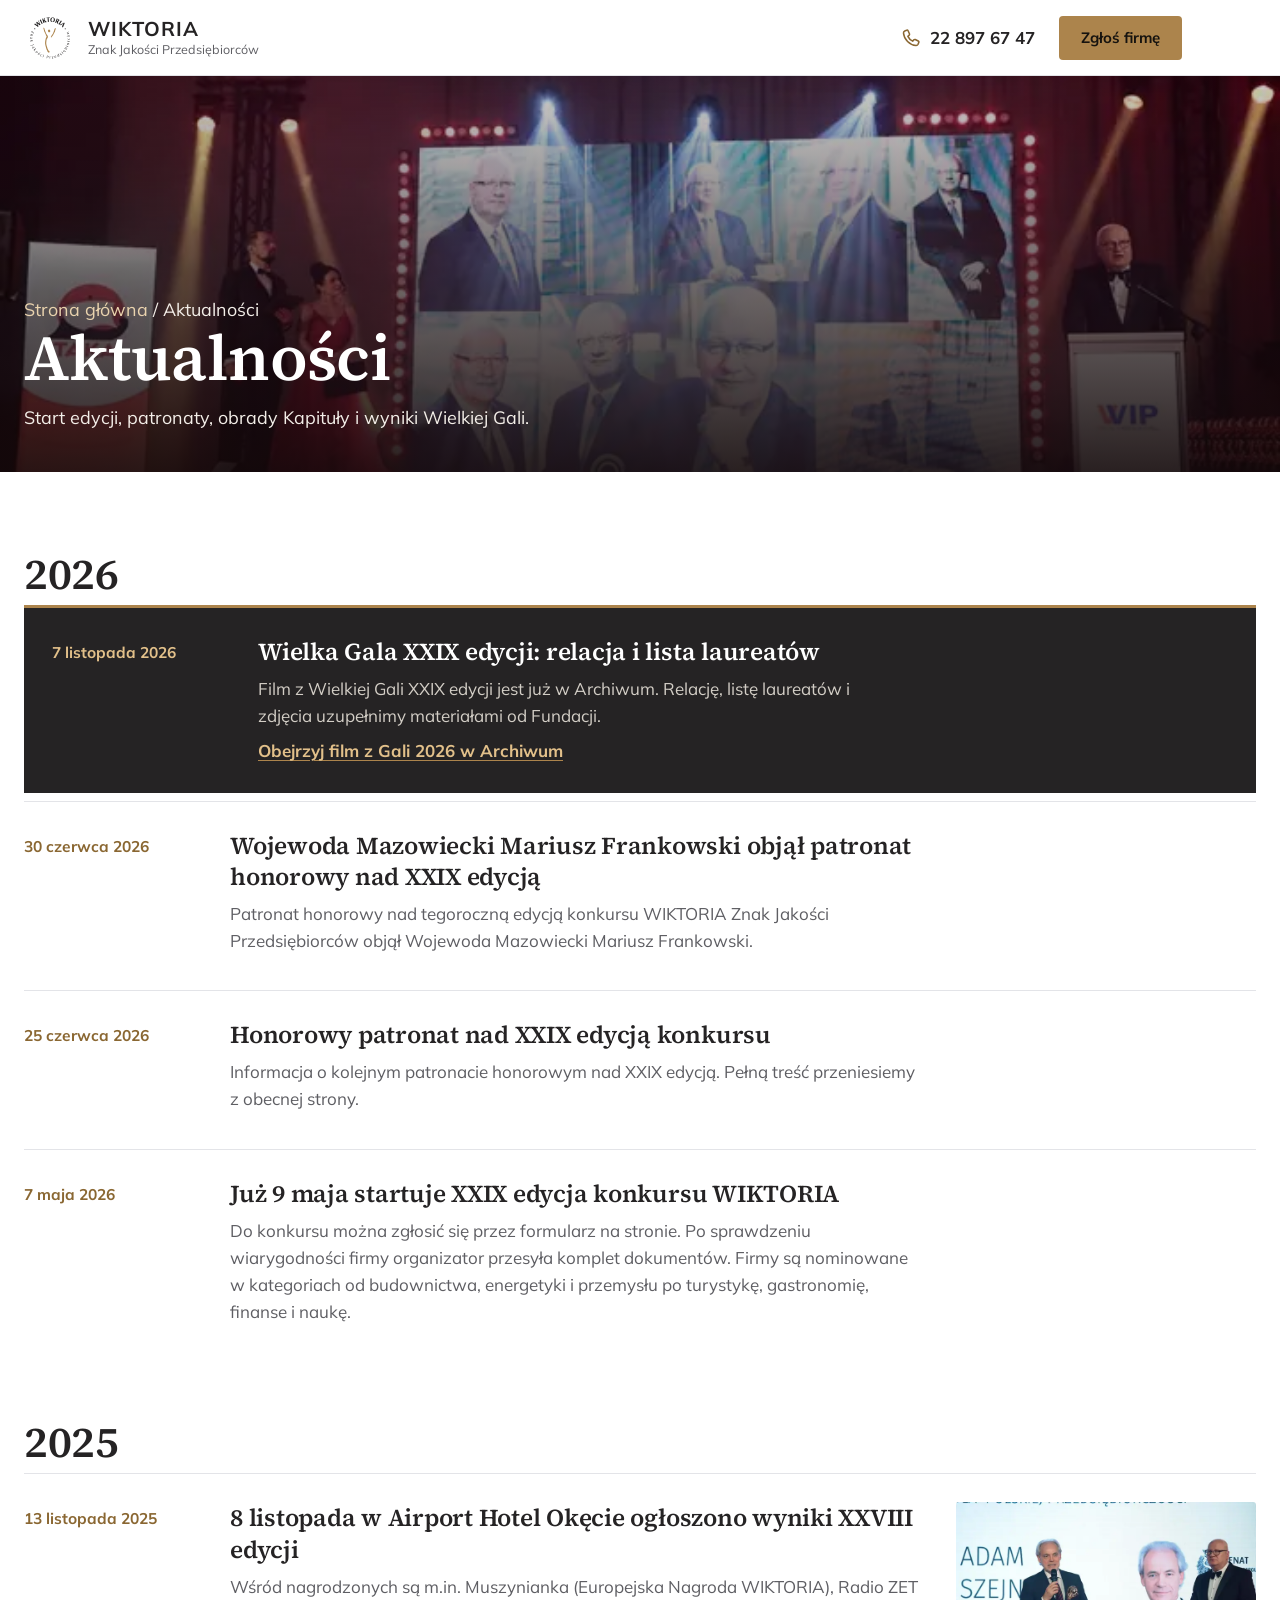
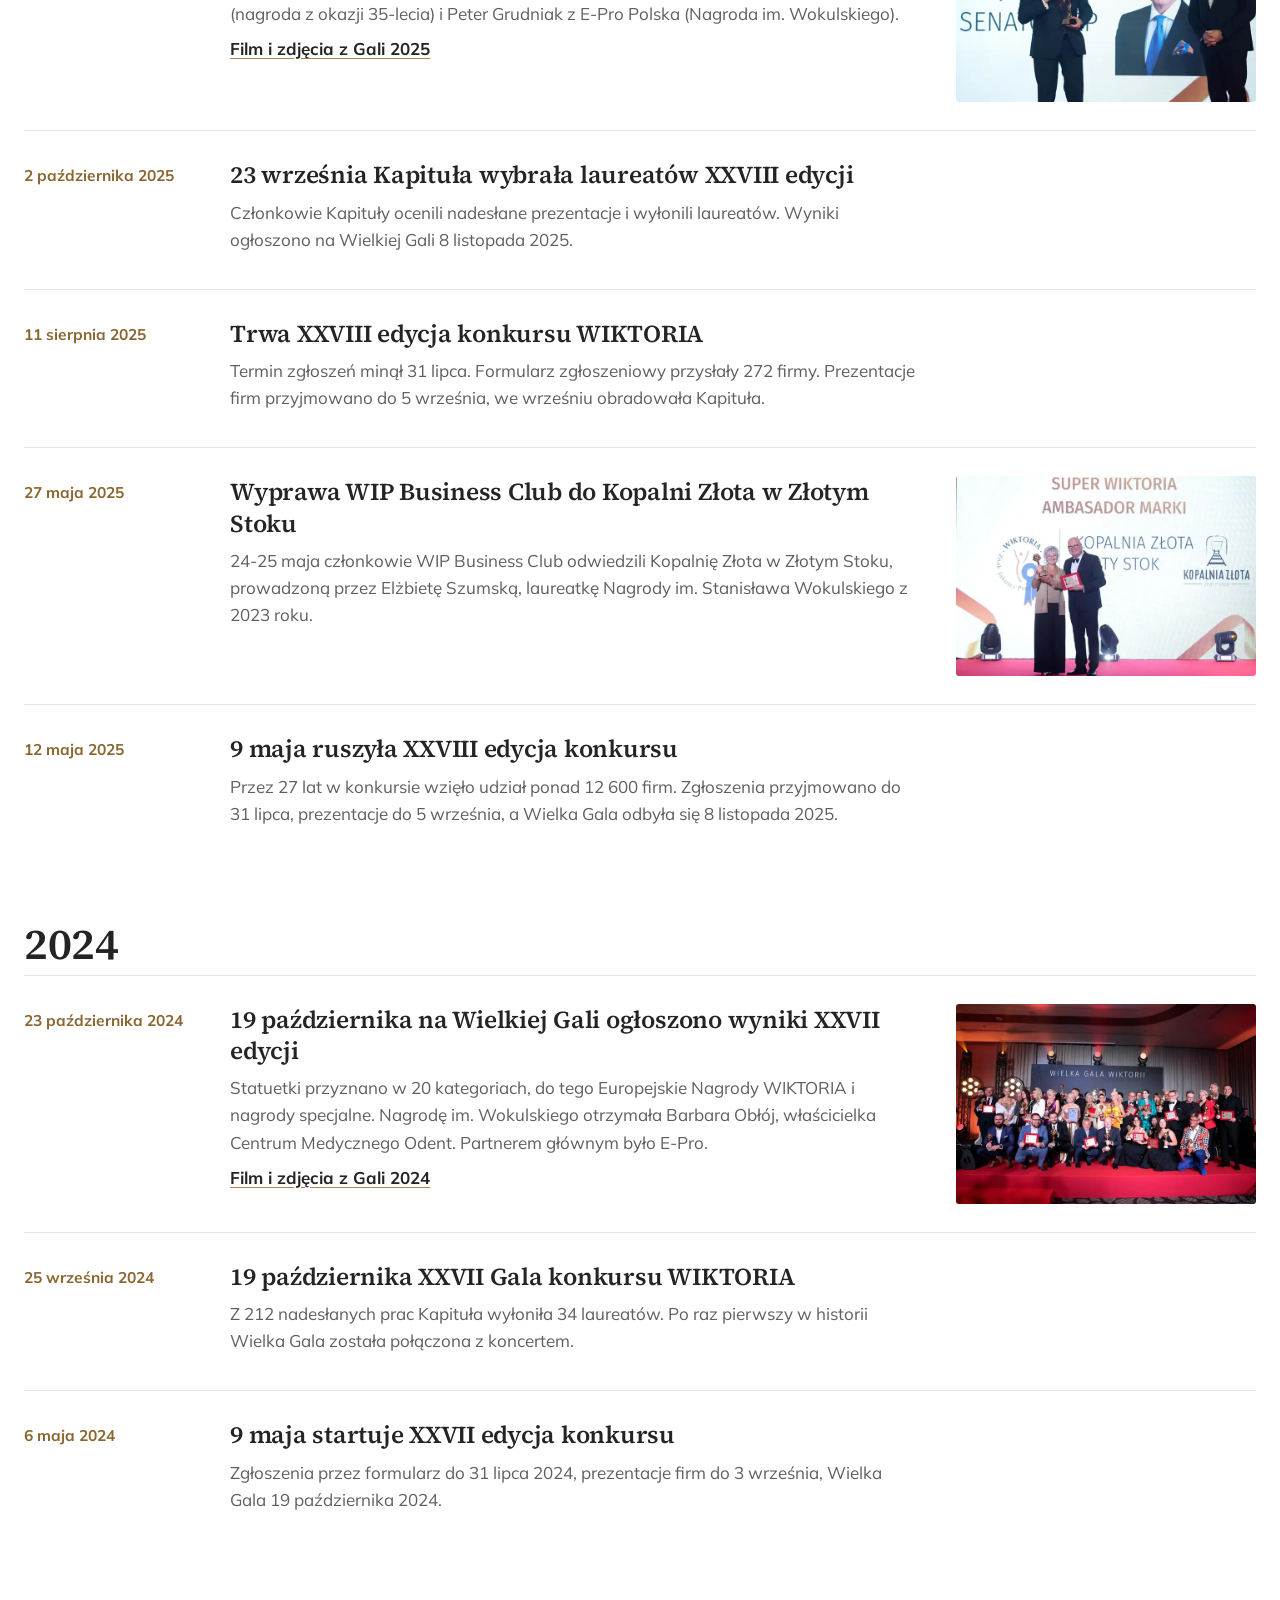
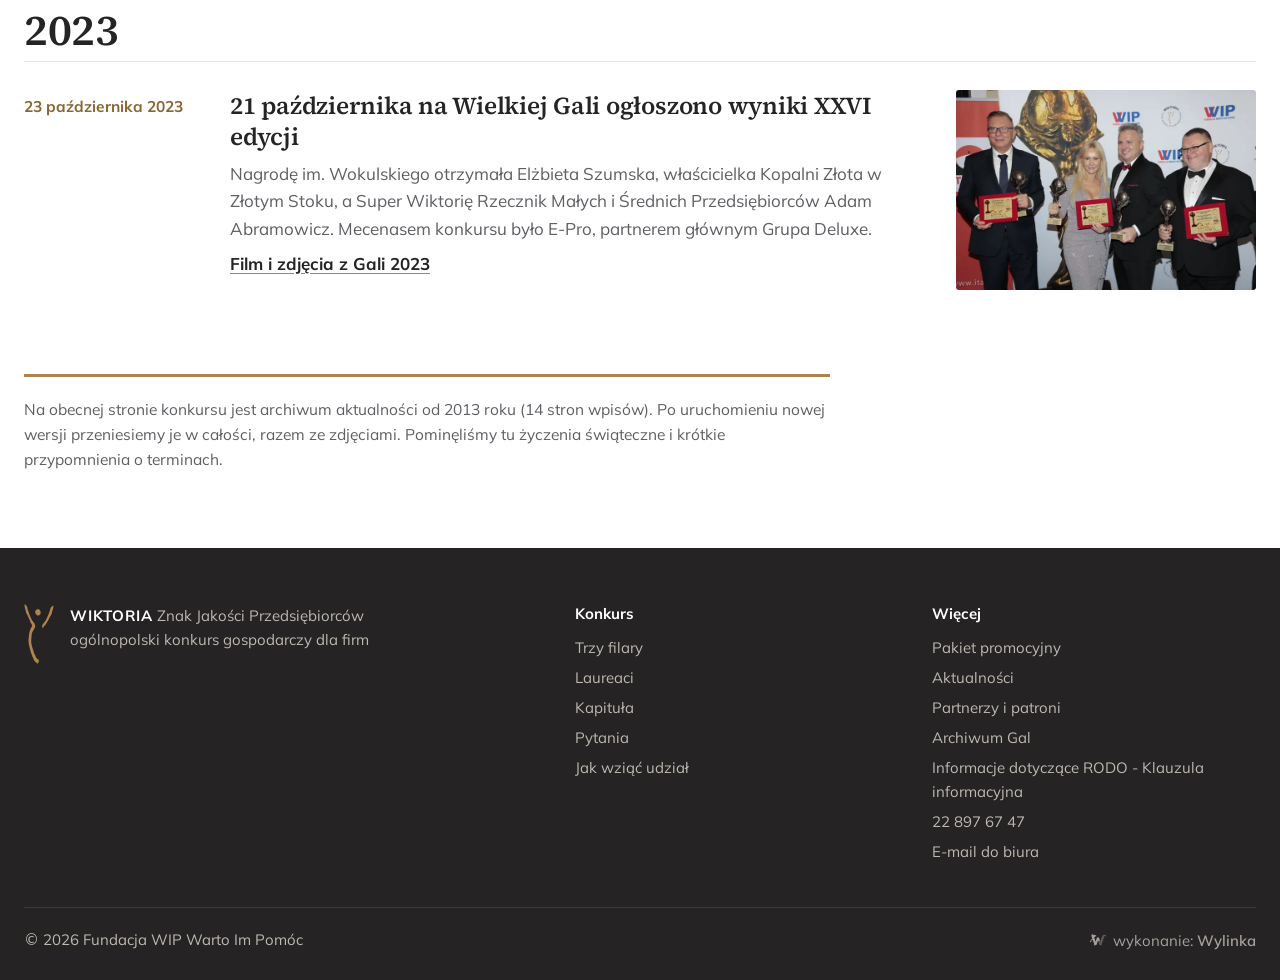
==== commit 030d5e23: "Opisy wyroznien wg Fundacji 16.11, WIKTORIA International z oznaczeniem nowosci, znak Wylinka w stop" ====
--- a/aktualnosci/index.html
+++ b/aktualnosci/index.html
@@ -14,7 +14,7 @@
 <link rel="preload" as="image" href="../img/archiwum/2025-02.webp" media="(min-width:761px)">
 <link rel="stylesheet" href="../style.css">
 <style>
-.wylinka-badge{display:inline-flex;align-items:center;gap:.4em;color:inherit;text-decoration:none;font-size:.875em;line-height:1;opacity:.85}
+.wylinka-badge{display:inline-flex;align-items:center;gap:.4em;color:inherit;text-decoration:none;font-size:1em;line-height:1;opacity:.85}
 .wylinka-badge:hover,.wylinka-badge:focus-visible{opacity:1}
 .wylinka-badge:focus-visible{outline:2px solid currentColor;outline-offset:3px;border-radius:2px}
 .wylinka-badge svg{width:18px;height:18px;flex:none;overflow:visible}
--- a/style.css
+++ b/style.css
@@ -542,3 +542,15 @@
 
 .rodo-info a{color:var(--czern);font-weight:700;text-decoration-color:var(--zloto);text-underline-offset:3px}
 .rodo-info{margin:0}
+
+/* 16.11: wyroznienia (logotypy od Fundacji) */
+.wyroznienia{background:#fff}
+.wyr-lista{list-style:none;margin:0;padding:0;display:grid;grid-template-columns:repeat(6,minmax(0,1fr));gap:18px}
+.wyr{background:#fff;border:1px solid #E3E5E9;border-top:3px solid var(--zloto);padding:18px 16px 20px;display:flex;flex-direction:column;align-items:center;gap:12px;text-align:center}
+.wyr img{width:100%;max-width:170px;height:auto;aspect-ratio:1/1;object-fit:contain}
+.wyr b{font:600 17px/1.3 var(--serif);color:var(--czern)}
+.wyr-op{font-size:14.5px;line-height:1.45;color:var(--szary);max-width:22ch;margin-top:-4px}
+.wyr-nowosc{margin-top:auto;display:flex;flex-direction:column;align-items:center;gap:6px;font-size:13px;line-height:1.4;color:var(--zloto-ciem);max-width:22ch}
+.wyr .wyr-nowosc b{font:700 11.5px/1 var(--sans);letter-spacing:.08em;text-transform:uppercase;color:#fff;background:var(--zloto-ciem);padding:5px 10px 4px;border-radius:2px}
+@media (max-width:1100px){.wyr-lista{grid-template-columns:repeat(3,minmax(0,1fr))}}
+@media (max-width:760px){.wyr-lista{grid-template-columns:repeat(2,minmax(0,1fr));gap:12px}.wyr{padding:14px 10px 16px}.wyr b{font-size:15.5px}.wyr-op{font-size:13.5px}.wyr-nowosc{font-size:12.5px}}
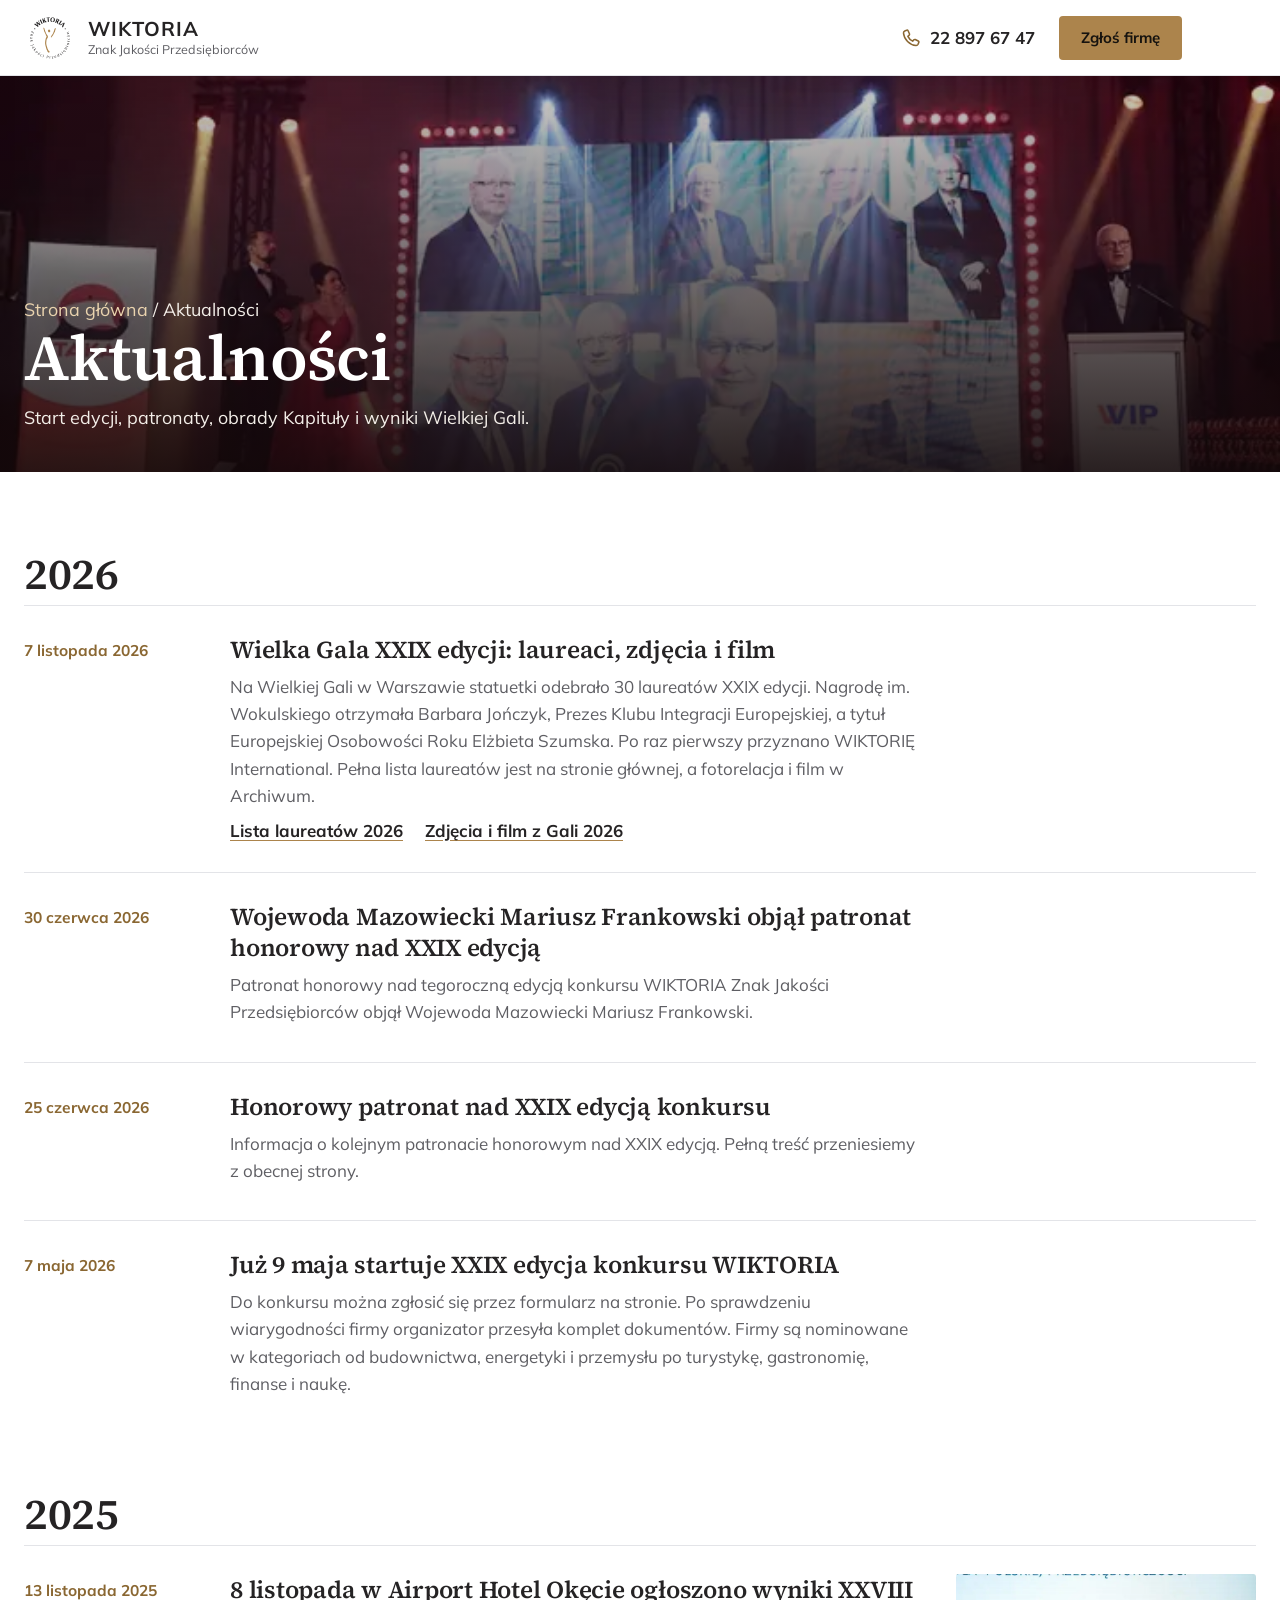
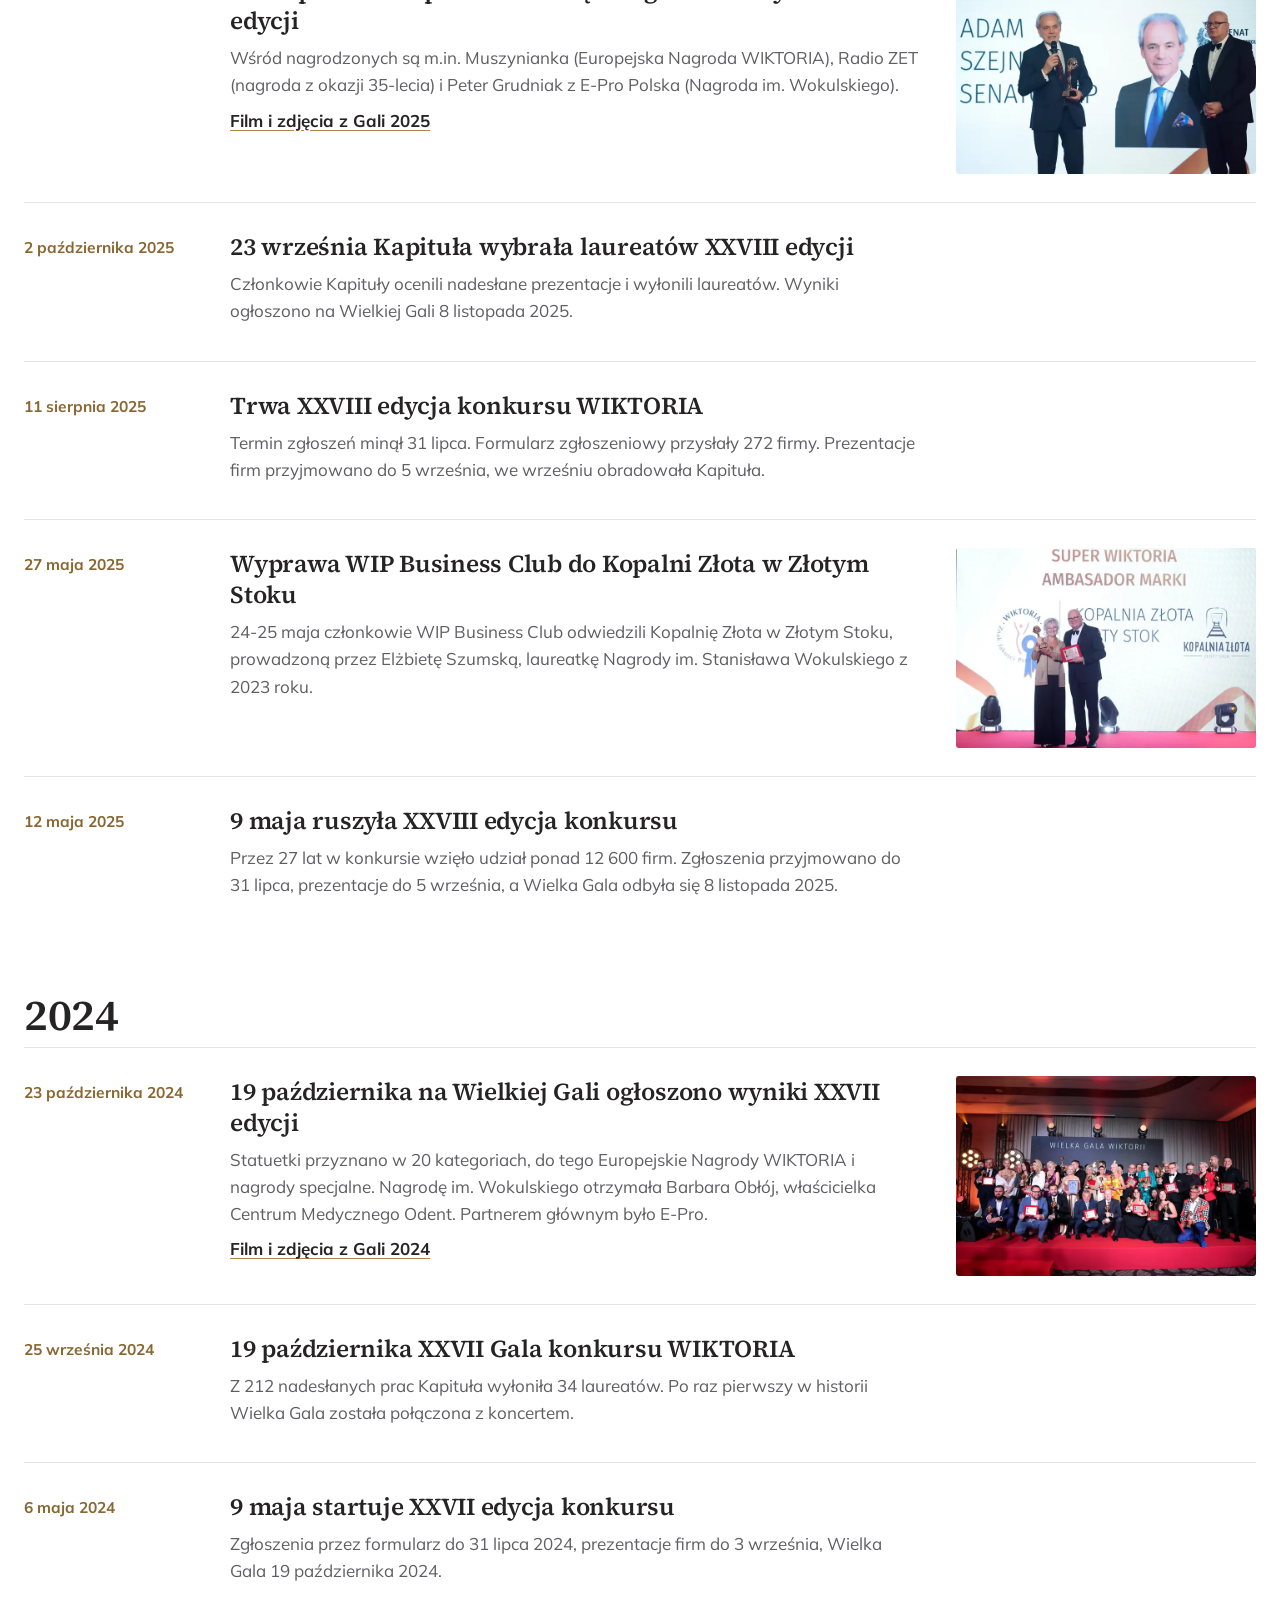
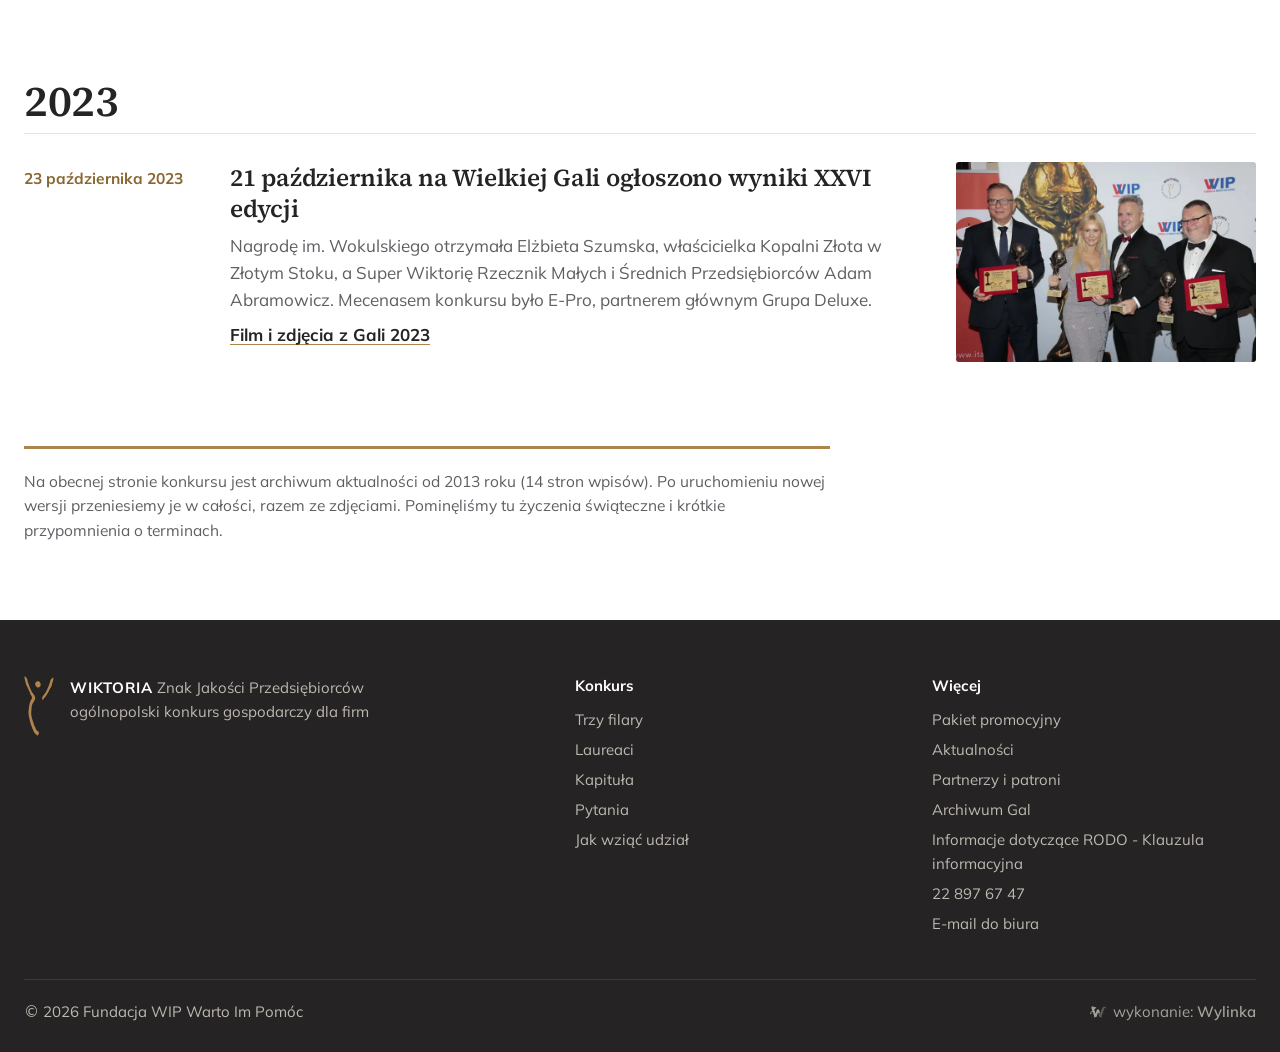
==== commit 43a6fed9: "Laureaci XXIX edycji 2026 wg listy Fundacji, fotorelacja z Gali 2026 (39 zdjec WebP, srcset, lightbo" ====
--- a/aktualnosci/index.html
+++ b/aktualnosci/index.html
@@ -74,7 +74,7 @@
 </section>
 <section class="pod-sekcja"><div class="wrap">
 <h2 class="rok-gl">2026</h2>
-<ol class="lista-news"><li class="wpis wpis-wkrotce" id="gala-2026"><span class="news-data">7 listopada 2026</span><div><h3>Wielka Gala XXIX edycji: relacja i lista laureatów</h3><p>Film z Wielkiej Gali XXIX edycji jest już w Archiwum. Relację, listę laureatów i zdjęcia uzupełnimy materiałami od Fundacji.</p><a class="wpis-link" style="color:#E2C08A" href="../archiwum/#e2026">Obejrzyj film z Gali 2026 w Archiwum</a></div></li><li class="wpis" id="patronat-wojewody-2026"><span class="news-data">30 czerwca 2026</span><div><h3>Wojewoda Mazowiecki Mariusz Frankowski objął patronat honorowy nad XXIX edycją</h3><p>Patronat honorowy nad tegoroczną edycją konkursu WIKTORIA Znak Jakości Przedsiębiorców objął Wojewoda Mazowiecki Mariusz Frankowski.</p></div></li><li class="wpis" id="patronat-2026"><span class="news-data">25 czerwca 2026</span><div><h3>Honorowy patronat nad XXIX edycją konkursu</h3><p>Informacja o kolejnym patronacie honorowym nad XXIX edycją. Pełną treść przeniesiemy z obecnej strony.</p></div></li><li class="wpis" id="start-xxix"><span class="news-data">7 maja 2026</span><div><h3>Już 9 maja startuje XXIX edycja konkursu WIKTORIA</h3><p>Do konkursu można zgłosić się przez formularz na stronie. Po sprawdzeniu wiarygodności firmy organizator przesyła komplet dokumentów. Firmy są nominowane w kategoriach od budownictwa, energetyki i przemysłu po turystykę, gastronomię, finanse i naukę.</p></div></li></ol>
+<ol class="lista-news"><li class="wpis" id="gala-2026"><span class="news-data">7 listopada 2026</span><div><h3>Wielka Gala XXIX edycji: laureaci, zdjęcia i film</h3><p>Na Wielkiej Gali w Warszawie statuetki odebrało 30 laureatów XXIX edycji. Nagrodę im. Wokulskiego otrzymała Barbara Jończyk, Prezes Klubu Integracji Europejskiej, a tytuł Europejskiej Osobowości Roku Elżbieta Szumska. Po raz pierwszy przyznano WIKTORIĘ International. Pełna lista laureatów jest na stronie głównej, a fotorelacja i film w Archiwum.</p><a class="wpis-link" href="../#laureaci">Lista laureatów 2026</a> <a class="wpis-link" href="../archiwum/#e2026">Zdjęcia i film z Gali 2026</a></div></li><li class="wpis" id="patronat-wojewody-2026"><span class="news-data">30 czerwca 2026</span><div><h3>Wojewoda Mazowiecki Mariusz Frankowski objął patronat honorowy nad XXIX edycją</h3><p>Patronat honorowy nad tegoroczną edycją konkursu WIKTORIA Znak Jakości Przedsiębiorców objął Wojewoda Mazowiecki Mariusz Frankowski.</p></div></li><li class="wpis" id="patronat-2026"><span class="news-data">25 czerwca 2026</span><div><h3>Honorowy patronat nad XXIX edycją konkursu</h3><p>Informacja o kolejnym patronacie honorowym nad XXIX edycją. Pełną treść przeniesiemy z obecnej strony.</p></div></li><li class="wpis" id="start-xxix"><span class="news-data">7 maja 2026</span><div><h3>Już 9 maja startuje XXIX edycja konkursu WIKTORIA</h3><p>Do konkursu można zgłosić się przez formularz na stronie. Po sprawdzeniu wiarygodności firmy organizator przesyła komplet dokumentów. Firmy są nominowane w kategoriach od budownictwa, energetyki i przemysłu po turystykę, gastronomię, finanse i naukę.</p></div></li></ol>
 <h2 class="rok-gl">2025</h2>
 <ol class="lista-news"><li class="wpis" id="wyniki-xxviii"><span class="news-data">13 listopada 2025</span><div><h3>8 listopada w Airport Hotel Okęcie ogłoszono wyniki XXVIII edycji</h3><p>Wśród nagrodzonych są m.in. Muszynianka (Europejska Nagroda WIKTORIA), Radio ZET (nagroda z okazji 35-lecia) i Peter Grudniak z E-Pro Polska (Nagroda im. Wokulskiego).</p><a class="wpis-link" href="../archiwum/#e2025">Film i zdjęcia z Gali 2025</a></div><div class="wpis-foto" data-lb-grupa><a class="lb-a" href="../img/archiwum/2025-03.webp" data-lb><img src="../img/archiwum/2025-03-m.webp" alt="Adam Szejnfeld, Senator RP, ze statuetką Super Wiktorii" width="720" height="480" loading="lazy"></a></div></li><li class="wpis" id="kapitula-xxviii"><span class="news-data">2 października 2025</span><div><h3>23 września Kapituła wybrała laureatów XXVIII edycji</h3><p>Członkowie Kapituły ocenili nadesłane prezentacje i wyłonili laureatów. Wyniki ogłoszono na Wielkiej Gali 8 listopada 2025.</p></div></li><li class="wpis" id="trwa-xxviii"><span class="news-data">11 sierpnia 2025</span><div><h3>Trwa XXVIII edycja konkursu WIKTORIA</h3><p>Termin zgłoszeń minął 31 lipca. Formularz zgłoszeniowy przysłały 272 firmy. Prezentacje firm przyjmowano do 5 września, we wrześniu obradowała Kapituła.</p></div></li><li class="wpis" id="kopalnia-zlota"><span class="news-data">27 maja 2025</span><div><h3>Wyprawa WIP Business Club do Kopalni Złota w Złotym Stoku</h3><p>24-25 maja członkowie WIP Business Club odwiedzili Kopalnię Złota w Złotym Stoku, prowadzoną przez Elżbietę Szumską, laureatkę Nagrody im. Stanisława Wokulskiego z 2023 roku.</p></div><div class="wpis-foto" data-lb-grupa><a class="lb-a" href="../img/archiwum/2024-03.webp" data-lb><img src="../img/archiwum/2024-03-m.webp" alt="Super Wiktoria i tytuł Ambasadora Marki dla Kopalni Złota w Złotym Stoku" width="720" height="480" loading="lazy"></a></div></li><li class="wpis" id="start-xxviii"><span class="news-data">12 maja 2025</span><div><h3>9 maja ruszyła XXVIII edycja konkursu</h3><p>Przez 27 lat w konkursie wzięło udział ponad 12 600 firm. Zgłoszenia przyjmowano do 31 lipca, prezentacje do 5 września, a Wielka Gala odbyła się 8 listopada 2025.</p></div></li></ol>
 <h2 class="rok-gl">2024</h2>
--- a/style.css
+++ b/style.css
@@ -554,3 +554,26 @@
 .wyr .wyr-nowosc b{font:700 11.5px/1 var(--sans);letter-spacing:.08em;text-transform:uppercase;color:#fff;background:var(--zloto-ciem);padding:5px 10px 4px;border-radius:2px}
 @media (max-width:1100px){.wyr-lista{grid-template-columns:repeat(3,minmax(0,1fr))}}
 @media (max-width:760px){.wyr-lista{grid-template-columns:repeat(2,minmax(0,1fr));gap:12px}.wyr{padding:14px 10px 16px}.wyr b{font-size:15.5px}.wyr-op{font-size:13.5px}.wyr-nowosc{font-size:12.5px}}
+/* 17.11 laureaci XXIX edycji 2026 (wg listy Fundacji) */
+.l26-lista{list-style:none;margin:8px 0 0;padding:0;display:grid;grid-template-columns:repeat(3,minmax(0,1fr));gap:0 40px;counter-reset:l26}
+.l26{counter-increment:l26;position:relative;display:flex;flex-direction:column;gap:5px;padding:22px 0 22px 46px;border-top:1px solid #3A3838}
+.l26::before{content:counter(l26,decimal-leading-zero);position:absolute;left:0;top:23px;font:600 15px/1 var(--serif);color:#6F6658;font-variant-numeric:tabular-nums}
+.l26-nagr{font-size:12.5px;letter-spacing:.09em;text-transform:uppercase;color:var(--zloto);font-weight:700;line-height:1.45}
+.l26 b{font:600 19px/1.3 var(--serif);color:#fff;overflow-wrap:anywhere}
+.l26 span:not(.l26-nagr){font-size:15px;line-height:1.5;color:#BDB7AE}
+.l26 .l26-kat{font-size:12.5px;letter-spacing:.06em;text-transform:uppercase;color:#8E877D}
+.l26-wiecej{margin-top:18px;width:100%;background:none;border:1px solid #57524C;color:#fff;border-radius:3px;padding:15px 18px;font:600 16px/1.2 var(--sans);cursor:pointer}
+.l26-wiecej:hover{border-color:var(--zloto)}
+.l25-gl{margin-top:72px;font-size:clamp(22px,2vw,26px)}
+.l25-op{color:#BDB7AE;margin:6px 0 0}
+@media (max-width:1100px){.l26-lista{grid-template-columns:repeat(2,minmax(0,1fr))}}
+@media (max-width:760px){
+  .l26-lista{grid-template-columns:minmax(0,1fr)}
+  .l26{padding:18px 0 18px 40px}.l26::before{top:19px}
+  .l26-lista.zwin .l26:nth-child(n+9){display:none}
+  .l25-gl{margin-top:56px}
+}
+/* 17.11 galeria Gali 2026 */
+.foto img,.fot img{background:#2a2829}
+.gal-wiecej{margin-top:22px}
+.wpis .wpis-link+.wpis-link{margin-left:18px}
